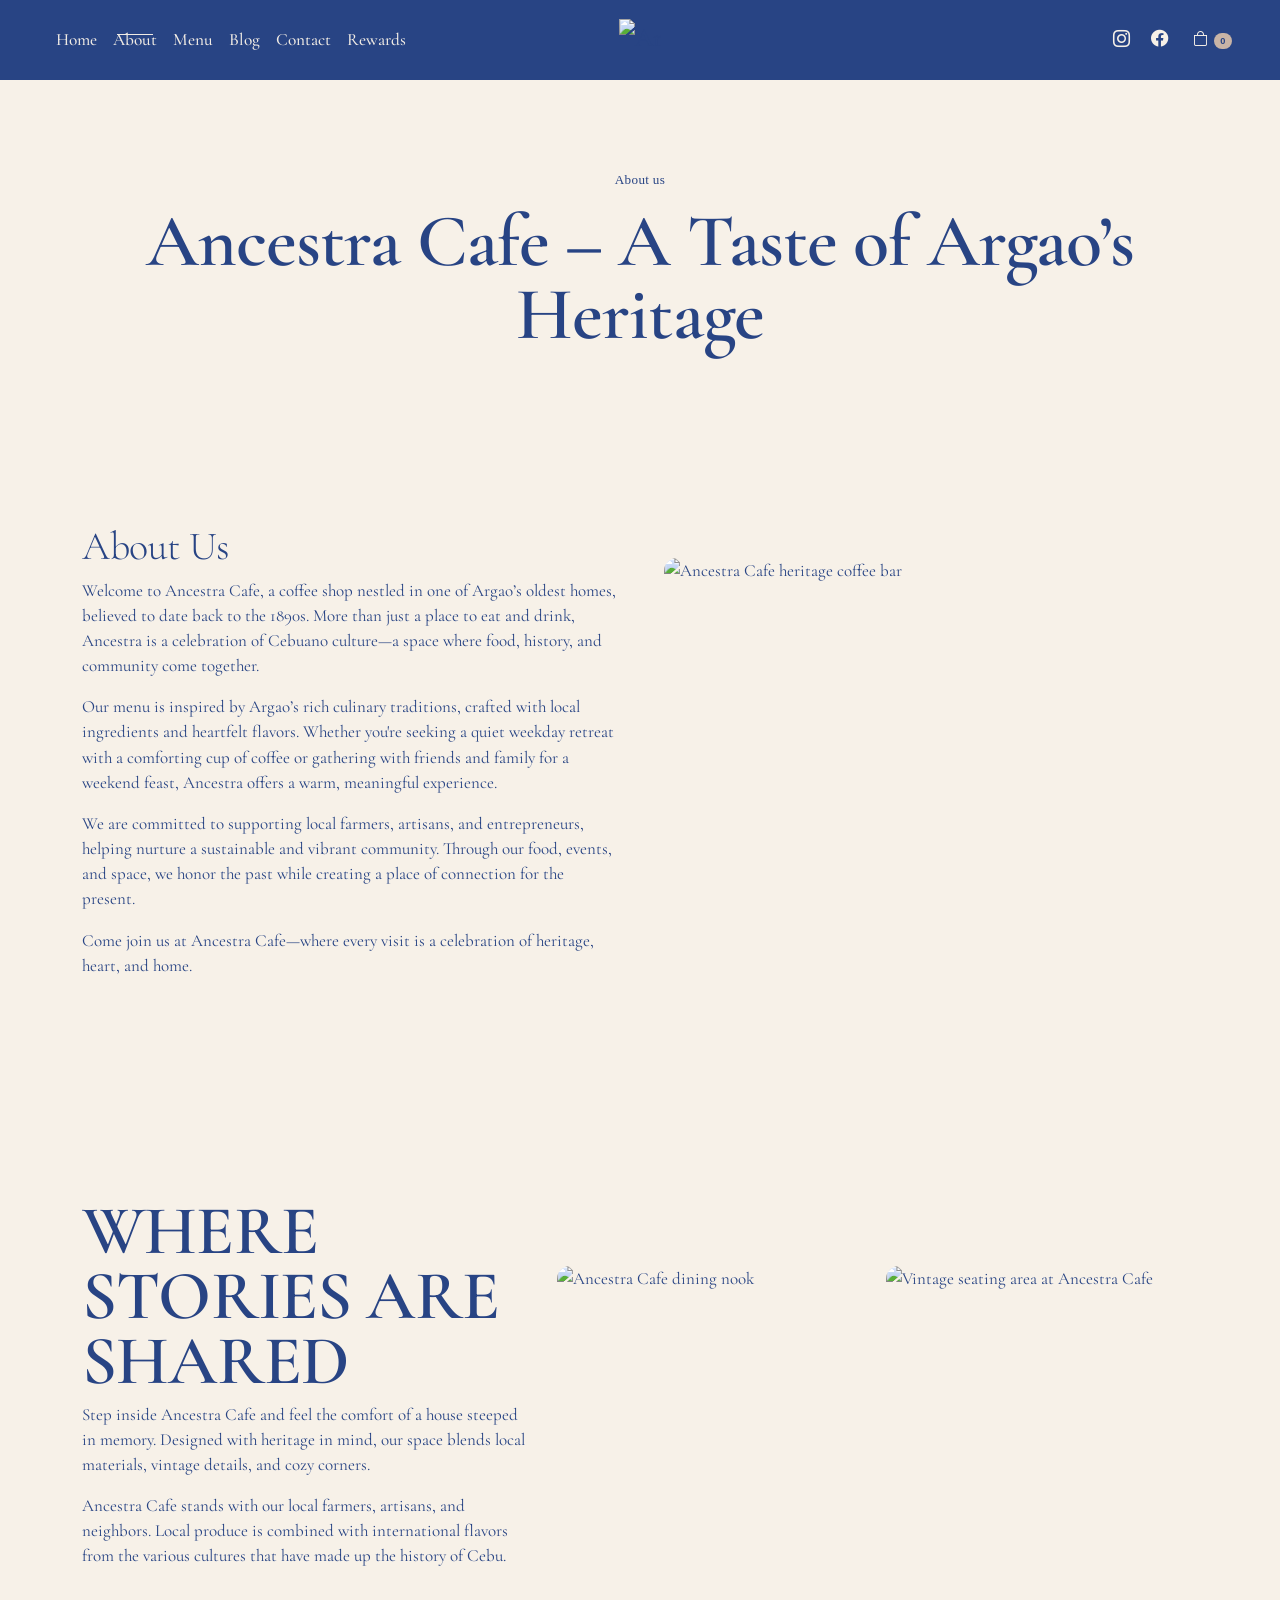
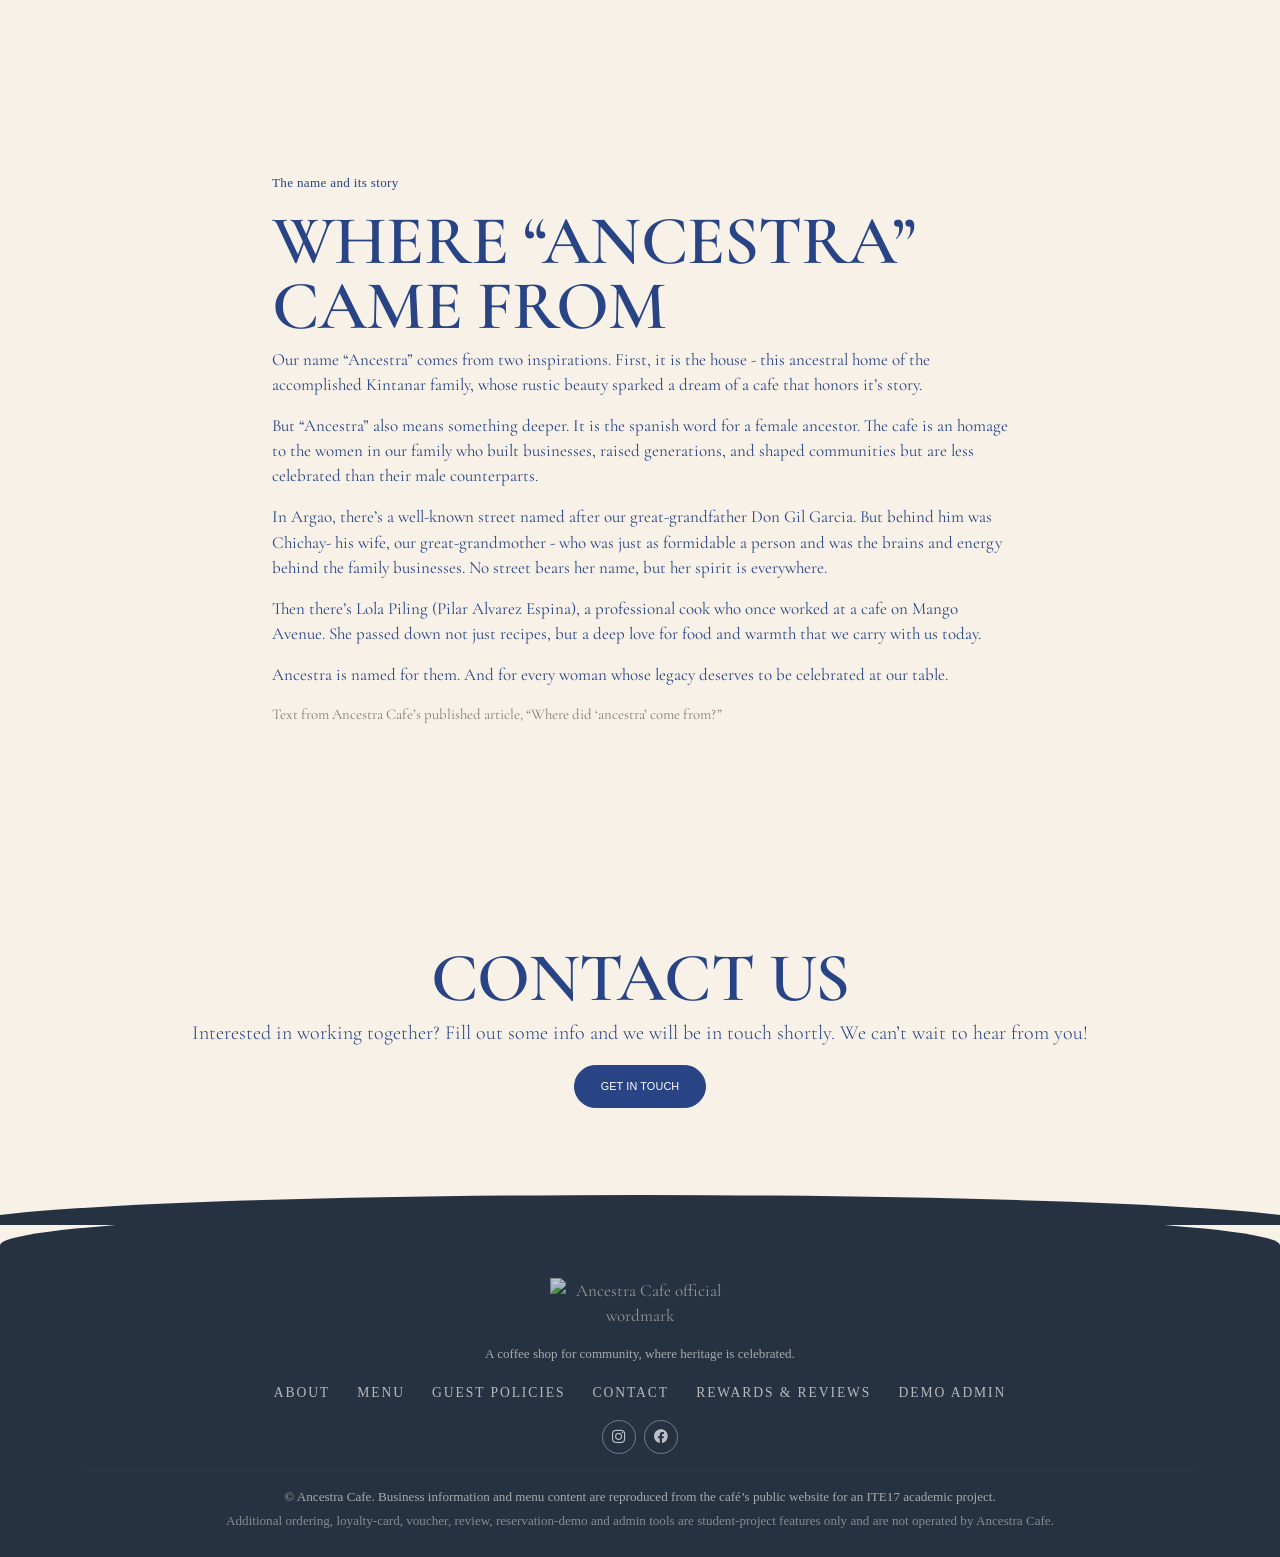
==== ancestra-cafe/about.html @ 24aa7752 "Initial Commit" ====
<!DOCTYPE html><html lang="en"><head><meta charset="UTF-8"><meta name="viewport" content="width=device-width, initial-scale=1"><title>About | Ancestra Cafe</title>
<link href="https://cdn.jsdelivr.net/npm/bootstrap@5.3.3/dist/css/bootstrap.min.css" rel="stylesheet"><link href="https://cdn.jsdelivr.net/npm/bootstrap-icons@1.11.3/font/bootstrap-icons.min.css" rel="stylesheet"><link href="https://fonts.googleapis.com/css2?family=Cormorant+Garamond:wght@500;600;700&family=Jost:wght@400;500;600&display=swap" rel="stylesheet"><link href="css/style.css" rel="stylesheet"></head>
<body data-page="about"><div id="site-header"></div>
<header class="page-hero"><div class="container"><p class="eyebrow">About us</p><h1>Ancestra Cafe – A Taste of Argao’s Heritage</h1></div></header>
<main><section class="section-pad"><div class="container"><div class="row g-5 align-items-center"><div class="col-lg-6"><h2 class="display-6">About Us</h2>
<p>Welcome to Ancestra Cafe, a coffee shop nestled in one of Argao’s oldest homes, believed to date back to the 1890s. More than just a place to eat and drink, Ancestra is a celebration of Cebuano culture—a space where food, history, and community come together.</p>
<p>Our menu is inspired by Argao’s rich culinary traditions, crafted with local ingredients and heartfelt flavors. Whether you're seeking a quiet weekday retreat with a comforting cup of coffee or gathering with friends and family for a weekend feast, Ancestra offers a warm, meaningful experience.</p>
<p>We are committed to supporting local farmers, artisans, and entrepreneurs, helping nurture a sustainable and vibrant community. Through our food, events, and space, we honor the past while creating a place of connection for the present.</p>
<p>Come join us at Ancestra Cafe—where every visit is a celebration of heritage, heart, and home.</p></div>
<div class="col-lg-6"><div class="photo photo-wide"><img class="img-cover" src="https://images.squarespace-cdn.com/content/v1/67a2a8606844a1403f9d8ca4/f10a58ea-e797-4103-8c39-69c6f49172d3/DSCF1081.jpg" alt="Ancestra Cafe heritage coffee bar"></div></div></div></div></section>
<section class="section-pad bg-sky"><div class="container"><div class="row g-4 align-items-center"><div class="col-lg-5"><h2 class="section-title">Where stories are shared</h2><p>Step inside Ancestra Cafe and feel the comfort of a house steeped in memory. Designed with heritage in mind, our space blends local materials, vintage details, and cozy corners.</p><p class="mb-0">Ancestra Cafe stands with our local farmers, artisans, and neighbors. Local produce is combined with international flavors from the various cultures that have made up the history of Cebu.</p></div><div class="col-lg-7"><div class="row g-3"><div class="col-6"><div class="photo photo-wide"><img class="img-cover" src="https://images.squarespace-cdn.com/content/v1/67a2a8606844a1403f9d8ca4/f1a7c862-056a-4633-b0ab-151ec681bb83/DSCF1074.jpg" alt="Ancestra Cafe dining nook"></div></div><div class="col-6"><div class="photo photo-wide"><img class="img-cover" src="https://images.squarespace-cdn.com/content/v1/67a2a8606844a1403f9d8ca4/5d65cc2a-5388-4bb5-a195-317b4a38ca5d/DSCF1579.jpg" alt="Vintage seating area at Ancestra Cafe"></div></div></div></div></div></div></section>
<section class="section-pad"><div class="container"><div class="row justify-content-center"><div class="col-lg-8"><p class="eyebrow">The name and its story</p><h2 class="section-title">Where “Ancestra” came from</h2><p>Our name “Ancestra” comes from two inspirations. First, it is the house - this ancestral home of the accomplished Kintanar family, whose rustic beauty sparked a dream of a cafe that honors it’s story.</p><p>But “Ancestra” also means something deeper. It is the spanish word for a female ancestor. The cafe is an homage to the women in our family who built businesses, raised generations, and shaped communities but are less celebrated than their male counterparts.</p><p>In Argao, there’s a well-known street named after our great-grandfather Don Gil Garcia. But behind him was Chichay- his wife, our great-grandmother - who was just as formidable a person and was the brains and energy behind the family businesses. No street bears her name, but her spirit is everywhere.</p><p>Then there’s Lola Piling (Pilar Alvarez Espina), a professional cook who once worked at a cafe on Mango Avenue. She passed down not just recipes, but a deep love for food and warmth that we carry with us today.</p><p class="mb-0">Ancestra is named for them. And for every woman whose legacy deserves to be celebrated at our table.</p><p class="small text-muted-2 mt-3">Text from Ancestra Cafe’s published article, “Where did ‘ancestra’ come from?”</p></div></div></div></section>
<section class="section-pad bg-paper"><div class="container text-center"><h2 class="section-title">Contact us</h2><p class="lead">Interested in working together? Fill out some info and we will be in touch shortly. We can’t wait to hear from you!</p><a class="btn btn-blue" href="contact.html">Get in touch</a></div></section></main>
<div id="site-footer"></div><script src="https://cdn.jsdelivr.net/npm/bootstrap@5.3.3/dist/js/bootstrap.bundle.min.js"></script><script src="js/main.js"></script><script src="js/cart.js"></script></body></html>
---- ancestra-cafe/css/style.css ----
/* ==========================================================
   Ancestra Cafe – main stylesheet
   Design inspired by ancestracafe.ph (see README for credits)
   ========================================================== */
:root {
  --cream: #f8f1e8;
  --paper: #fffaf3;
  --sky: #b9ccdd;
  --sky-light: #e4edf4;
  --blue: #23477f;
  --blue-dark: #183463;
  --ink: #26334a;
  --muted: #746c63;
  --terracotta: #9c8876;
  --line: #e2d6bf;
  --radius: 14px;
}

html { scroll-behavior: smooth; }
body {
  font-family: "Jost", system-ui, sans-serif;
  background: var(--cream);
  color: var(--ink);
  line-height: 1.7;
}
h1, h2, h3, h4, h5, .display-font {
  font-family: "Cormorant Garamond", Georgia, serif;
  font-weight: 600;
  letter-spacing: .01em;
}
a { color: var(--blue); }
a:hover { color: var(--blue-dark); }
.text-muted-2 { color: var(--muted); }
.eyebrow {
  text-transform: uppercase; letter-spacing: .22em; font-size: .78rem;
  color: var(--terracotta); font-weight: 500;
}
section { scroll-margin-top: 80px; }
.section-pad { padding: 5rem 0; }
.bg-paper { background: var(--paper); }
.bg-sky { background: var(--sky-light); }

/* ---------- Buttons ---------- */
.btn { border-radius: 50rem; padding: .6rem 1.5rem; font-weight: 500; letter-spacing: .04em; }
.btn-blue { background: var(--blue); border-color: var(--blue); color: #fff; }
.btn-blue:hover, .btn-blue:focus { background: var(--blue-dark); border-color: var(--blue-dark); color: #fff; }
.btn-outline-blue { border: 1.5px solid var(--blue); color: var(--blue); background: transparent; }
.btn-outline-blue:hover { background: var(--blue); color: #fff; }
.btn-cream { background: var(--cream); color: var(--ink); border-color: var(--cream); }
.btn-cream:hover { background: #fff; }

/* ---------- Navbar ---------- */
.site-nav { background: rgba(244, 236, 220, .97); backdrop-filter: blur(6px); border-bottom: 1px solid var(--line); }
.site-nav .navbar-brand { display: flex; align-items: center; gap: .6rem; font-family: "Cormorant Garamond", serif; font-size: 1.6rem; font-weight: 700; color: var(--blue-dark); }
.site-nav .navbar-brand img { height: 42px; width: 42px; }
.site-nav .nav-link { color: var(--ink); text-transform: uppercase; letter-spacing: .14em; font-size: .82rem; padding: .6rem .9rem; position: relative; }
.site-nav .nav-link:hover, .site-nav .nav-link.active { color: var(--blue); }
.site-nav .nav-link.active::after { content: ""; position: absolute; left: .9rem; right: .9rem; bottom: .25rem; height: 2px; background: var(--blue); }
.cart-btn { position: relative; }
.cart-badge { position: absolute; top: -6px; right: -6px; font-size: .68rem; background: var(--terracotta); }

/* ---------- Hero ---------- */
.hero {
  min-height: 88vh; display: flex; align-items: center; text-align: center;
  background:
    linear-gradient(rgba(20, 38, 72, .38), rgba(20, 38, 72, .48)),
    url("https://images.squarespace-cdn.com/content/v1/67a2a8606844a1403f9d8ca4/f10a58ea-e797-4103-8c39-69c6f49172d3/DSCF1081.jpg") center / cover no-repeat;
  color: #fff;
}
.hero .welcome { font-size: 1.4rem; letter-spacing: .3em; text-transform: uppercase; font-family: "Jost", sans-serif; }
.hero h1 { font-size: clamp(3.2rem, 9vw, 6.5rem); line-height: 1; margin: .4rem 0 1rem; }
.hero .tagline { font-size: 1.25rem; max-width: 36rem; margin: 0 auto 2rem; }
.page-hero {
  padding: 5rem 0 3.5rem; text-align: center;
  background: linear-gradient(rgba(248, 241, 232, .92), rgba(185, 204, 221, .82)), url("https://images.squarespace-cdn.com/content/v1/67a2a8606844a1403f9d8ca4/5d65cc2a-5388-4bb5-a195-317b4a38ca5d/DSCF1579.jpg") center / cover;
  border-bottom: 1px solid var(--line);
}
.page-hero h1 { font-size: clamp(2.4rem, 6vw, 4rem); }

/* ---------- Images (never stretched) ---------- */
.img-cover { width: 100%; height: 100%; object-fit: cover; display: block; }
.ratio img { object-fit: cover; }
.photo { border-radius: var(--radius); overflow: hidden; box-shadow: 0 10px 30px rgba(59, 42, 29, .12); }
.photo-tall { aspect-ratio: 4 / 5; }
.photo-wide { aspect-ratio: 4 / 3; }
.photo-square { aspect-ratio: 1 / 1; }

/* ---------- Cards ---------- */
.card-soft { background: #fff; border: 1px solid var(--line); border-radius: var(--radius); box-shadow: 0 4px 16px rgba(59, 42, 29, .06); }
.card-soft.hover-lift { transition: transform .2s, box-shadow .2s; }
.card-soft.hover-lift:hover { transform: translateY(-4px); box-shadow: 0 12px 28px rgba(59, 42, 29, .12); }
.feature-icon { width: 58px; height: 58px; border-radius: 50%; background: var(--sky-light); color: var(--blue); display: grid; place-items: center; font-size: 1.5rem; }

/* ---------- Menu ---------- */
.menu-tile { aspect-ratio: 16 / 10; display: grid; place-items: center; font-size: 3.4rem; border-radius: var(--radius) var(--radius) 0 0; }
.tile-coffee { background: linear-gradient(135deg, #d9bf9d, #b58b5e); }
.tile-tea { background: linear-gradient(135deg, #c8e0d0, #8fb9a0); }
.tile-pastry { background: linear-gradient(135deg, #f2d9a8, #e0b26a); }
.tile-brunch { background: linear-gradient(135deg, #f0c9b8, #d98e6c); }
.tile-dessert { background: linear-gradient(135deg, #e9c9dc, #c995b5); }
.price { font-family: "Cormorant Garamond", serif; font-size: 1.5rem; font-weight: 700; color: var(--blue-dark); }
.tag-pill { font-size: .7rem; letter-spacing: .08em; text-transform: uppercase; background: var(--sky-light); color: var(--blue-dark); padding: .15rem .6rem; border-radius: 50rem; }
.fav-btn { border: 0; background: transparent; color: var(--terracotta); font-size: 1.25rem; line-height: 1; }
.filter-pill { border: 1.5px solid var(--line); background: #fff; color: var(--ink); border-radius: 50rem; padding: .35rem 1.1rem; font-size: .9rem; }
.filter-pill.active, .filter-pill:hover { background: var(--blue); border-color: var(--blue); color: #fff; }

/* ---------- Loyalty ---------- */
.loyalty-card { background: linear-gradient(135deg, var(--blue-dark), var(--blue)); color: #fff; border-radius: 20px; padding: 1.75rem; box-shadow: 0 14px 34px rgba(43, 77, 110, .35); }
.stamp-grid { display: grid; grid-template-columns: repeat(5, 1fr); gap: .75rem; }
.stamp { aspect-ratio: 1; border-radius: 50%; border: 2px dashed rgba(255, 255, 255, .6); display: grid; place-items: center; font-size: 1.5rem; color: rgba(255, 255, 255, .6); }
.stamp.filled { background: var(--cream); border: 2px solid var(--cream); color: var(--blue-dark); }
.voucher { display: flex; background: #fff; border: 1px solid var(--line); border-radius: var(--radius); overflow: hidden; }
.voucher-side { background: var(--terracotta); color: #fff; padding: 1rem; display: grid; place-items: center; min-width: 90px; text-align: center; font-family: "Cormorant Garamond", serif; font-size: 1.5rem; font-weight: 700; line-height: 1.1; }
.voucher-body { padding: 1rem 1.25rem; flex: 1; border-left: 2px dashed var(--line); }
.code-chip { font-family: monospace; background: var(--sky-light); padding: .1rem .5rem; border-radius: 6px; font-weight: 700; }

/* ---------- Reviews ---------- */
.stars { color: #e0a526; letter-spacing: .1em; }
.star-input { display: inline-flex; flex-direction: row-reverse; gap: .15rem; }
.star-input input { display: none; }
.star-input label { font-size: 2rem; color: #d3c7b0; cursor: pointer; transition: color .15s; }
.star-input input:checked ~ label, .star-input label:hover, .star-input label:hover ~ label { color: #e0a526; }

/* ---------- Map ---------- */
.map-frame { width: 100%; height: 100%; min-height: 380px; border: 0; border-radius: var(--radius); }

/* ---------- Footer ---------- */
.site-footer { background: var(--blue-dark); color: #dbe9f2; padding: 4rem 0 1.5rem; }
.site-footer a { color: #fff; text-decoration: none; }
.site-footer a:hover { text-decoration: underline; }
.site-footer h5 { color: #fff; }
.social a { display: inline-grid; place-items: center; width: 40px; height: 40px; border-radius: 50%; border: 1px solid rgba(255, 255, 255, .5); margin-right: .4rem; }
.social a:hover { background: #fff; color: var(--blue-dark); }

/* ---------- Centered-logo navigation (desktop) ---------- */
.nav-logo img { height: 48px; width: 48px; }
.nav-social { color: var(--ink); font-size: 1.15rem; padding: 0 .35rem; }
.nav-social:hover { color: var(--blue); }
@media (min-width: 992px) {
  .site-nav .container-fluid { position: relative; }
  .nav-logo { position: absolute; left: 50%; top: 50%; transform: translate(-50%, -50%); }
}
.footer-links a { margin: 0 .6rem; text-transform: uppercase; letter-spacing: .14em; font-size: .8rem; }
.hero-logo { width: 120px; height: 120px; margin-bottom: 1rem; }
.section-title { font-size: clamp(2rem, 4.5vw, 3rem); }

/* ---------- Misc ---------- */
.back-top { position: fixed; right: 1.25rem; bottom: 1.25rem; z-index: 1030; display: none; width: 46px; height: 46px; border-radius: 50%; padding: 0; }
.toast-wrap { position: fixed; top: 80px; right: 1rem; z-index: 2000; }
.cart-line { border-bottom: 1px solid var(--line); padding: .75rem 0; }
.qty-btn { width: 28px; height: 28px; padding: 0; border-radius: 50%; line-height: 1; }
.admin-sidebar .nav-link { color: var(--ink); border-radius: 10px; }
.admin-sidebar .nav-link.active { background: var(--blue); color: #fff; }
.stat-num { font-family: "Cormorant Garamond", serif; font-size: 2.6rem; font-weight: 700; color: var(--blue-dark); line-height: 1; }
.form-control, .form-select { border-radius: 10px; border-color: var(--line); background-color: #fffdf8; }
.form-control:focus, .form-select:focus { border-color: var(--blue); box-shadow: 0 0 0 .2rem rgba(61, 106, 148, .2); }

@media (max-width: 991.98px) {
  .site-nav .nav-link.active::after { display: none; }
  .section-pad { padding: 3.5rem 0; }
}

/* Ancestra identity additions */
.brand-wordmark{display:flex;flex-direction:column;line-height:.86;font-family:Georgia,serif;font-size:1.05rem;letter-spacing:.14em;color:var(--blue-dark);margin-left:.25rem}
.brand-wordmark small{font-family:"Jost",sans-serif;font-size:.56rem;letter-spacing:.32em;text-align:center;margin-top:.35rem}
.footer-brand{font-family:Georgia,serif;letter-spacing:.18em;font-size:1.35rem;color:#fff;margin-bottom:.5rem}
.footer-brand small{display:block;font-family:"Jost",sans-serif;font-size:.65rem;letter-spacing:.35em}
.menu-board{width:100%;height:auto;display:block;border:1px solid #d6c8b7;box-shadow:0 8px 24px rgba(25,45,78,.12);background:#fbf3e8}
.blog-cover{width:100%;height:260px;object-fit:cover}
.policy-list li{margin-bottom:.8rem}
.hero{background-position:center 54%}
.page-hero h1{color:var(--blue-dark)}
.eyebrow{color:var(--blue)}
.btn-blue{background:var(--blue);border-color:var(--blue)}
.voucher-side{background:var(--blue)}

.hero-logo{width:min(420px,78vw);height:auto;max-height:none;object-fit:contain;margin-bottom:1.5rem}
.footer-wordmark{width:min(280px,75vw);height:auto;object-fit:contain}


/* ================================================================
   ANCESTRA REFERENCE MATCH — visual details transcribed from the
   user's screen recording and checked against ancestracafe.ph.
   Bootstrap 5 remains the layout and component framework.
   ================================================================ */
:root {
  --cream: #f7f1e8;
  --paper: #f7f1e8;
  --blue: #284484;
  --blue-dark: #284484;
  --ink: #284484;
  --muted: #77736e;
  --terracotta: #c8b4a6;
  --line: #d9cfc4;
  --sky: #284484;
  --sky-light: #284484;
  --ancestra-footer: #263142;
}
html { scroll-behavior: smooth; scroll-padding-top: 82px; }
body {
  margin: 0;
  background: var(--cream);
  color: var(--blue);
  font-family: "Cormorant Garamond", Georgia, serif;
  font-size: 17px;
  line-height: 1.48;
  overflow-x: hidden;
}
h1,h2,h3,h4,h5,.display-font,.section-title {
  font-family: "Cormorant Garamond", Georgia, serif;
  color: var(--blue);
  font-weight: 600;
  letter-spacing: -.012em;
}
p { color: var(--blue); }
.text-muted-2 { color: #827d77 !important; }
.eyebrow {
  color: var(--blue);
  font-family: Georgia, serif;
  font-size: .82rem;
  font-weight: 400;
  letter-spacing: .025em;
  text-transform: none;
}
.section-pad { padding: clamp(4.2rem, 8vw, 7.4rem) 0; }
.bg-paper,.bg-sky { background: var(--cream) !important; }
.section-title { font-size: clamp(2.7rem, 5.4vw, 5.2rem); line-height: .94; text-transform: uppercase; }
a { color: var(--blue); text-decoration: none; }
a:hover { color: #a58e7e; }

/* Fixed blue masthead. The logo is the café's own supplied lettermark. */
.site-nav {
  position: sticky !important;
  top: 0;
  z-index: 1040;
  height: 80px;
  min-height: 80px;
  padding: 0;
  background: #284484 !important;
  border: 0;
  box-shadow: none;
  backdrop-filter: none;
  transition: height .35s ease, min-height .35s ease, box-shadow .35s ease;
}
.site-nav .container-fluid { height: 80px; min-height: 80px; }
.site-nav .navbar-collapse { height: 100%; }
.site-nav .navbar-nav { align-items: center; height: 100%; }
.site-nav .nav-link {
  position: relative;
  display: flex;
  align-items: center;
  height: 100%;
  padding: 0 .72rem;
  color: #f7f1e8 !important;
  font-family: "Cormorant Garamond", Georgia, serif;
  font-size: 1.08rem;
  font-weight: 500;
  letter-spacing: 0;
  text-transform: none;
  opacity: .97;
  transition: opacity .25s ease;
}
.site-nav .nav-link:hover { opacity: .72; color: #fff !important; }
.site-nav .nav-link.active::after {
  content: "";
  position: absolute;
  left: .72rem;
  right: .72rem;
  bottom: 18px;
  height: 1px;
  background: #f7f1e8;
}
.site-nav .navbar-brand { padding: 0; margin: 0; }
.site-nav .nav-wordmark {
  display: block;
  width: 174px;
  max-height: 48px;
  height: auto;
  object-fit: contain;
}
.site-nav .navbar-toggler { color: #f7f1e8; }
.site-nav .navbar-toggler-icon {
  filter: invert(1);
}
.site-nav .nav-social {
  display: inline-flex;
  align-items: center;
  justify-content: center;
  color: #f7f1e8 !important;
  font-size: 1.08rem;
  padding: 0 .42rem;
  transition: transform .25s ease, opacity .25s ease;
}
.site-nav .nav-social:hover { opacity: .7; transform: translateY(-2px); }
.site-nav .cart-btn {
  border: 0 !important;
  background: transparent !important;
  color: #f7f1e8 !important;
  padding: .25rem .4rem;
  font-size: .95rem;
  box-shadow: none !important;
}
.site-nav .cart-badge {
  background: #c8b4a6 !important;
  color: #284484 !important;
  font-size: .58rem;
}
.site-nav.is-scrolled { height: 72px; min-height: 72px; box-shadow: 0 3px 14px rgba(18,32,61,.13); }
.site-nav.is-scrolled .container-fluid { height: 72px; min-height: 72px; }
.site-nav.is-scrolled .nav-link.active::after { bottom: 14px; }
@media(min-width:992px) {
  .site-nav .container-fluid { position: relative; }
  .site-nav .navbar-brand.nav-logo {
    position: absolute;
    left: 50%;
    top: 50%;
    transform: translate(-50%,-50%);
    z-index: 2;
  }
  .site-nav .navbar-collapse { width: 100%; }
  .site-nav .navbar-nav { margin-right: auto !important; }
  .site-nav .nav-right { margin-left: auto; }
}

/* Hero: full-bleed ancestral-house photograph, dark overlay, staged lettering. */
.hero {
  position: relative;
  isolation: isolate;
  display: flex;
  align-items: center;
  justify-content: center;
  min-height: min(68vh, 700px);
  height: min(68vh, 700px);
  margin: 0;
  padding: 3rem 1rem;
  overflow: hidden;
  background: #263142 !important;
  color: #fff;
  text-align: center;
}
.hero::before {
  content: "";
  position: absolute;
  z-index: -2;
  inset: -2%;
  background-image: url("../images/ancestra-house-hero.jpg");
  background-size: cover;
  background-position: center 48%;
  transform: scale(1.055);
  animation: houseDrift 15s cubic-bezier(.2,.65,.25,1) forwards;
}
.hero::after {
  content: "";
  position: absolute;
  z-index: -1;
  inset: 0;
  background: linear-gradient(180deg, rgba(10,17,29,.16) 0%, rgba(10,17,29,.25) 48%, rgba(10,17,29,.12) 100%);
}
.hero .container { position: relative; z-index: 1; max-width: 1000px; }
.hero .welcome { display: none; }
.hero-title {
  display: flex;
  flex-direction: column;
  align-items: center;
  margin: 0;
  color: #f7f1e8 !important;
  font-family: "Cormorant Garamond", Georgia, serif;
  font-size: clamp(3.8rem, 7.4vw, 8.6rem);
  font-weight: 700;
  line-height: .82;
  letter-spacing: -.045em;
  text-transform: uppercase;
  text-shadow: 0 2px 12px rgba(0,0,0,.12);
}
.hero-title span { display: block; opacity: 0; transform: translateY(26px); filter: blur(4px); }
.hero-cafe-mark {
  margin: .65rem 0 1.05rem;
  color: #f7f1e8;
  font-family: "Jost", Arial, sans-serif;
  font-size: clamp(1.05rem, 2vw, 1.8rem);
  font-weight: 600;
  letter-spacing: .09em;
  opacity: 0;
  transform: translateY(18px);
}
.hero-cafe-mark span { font-size: .9em; padding: 0 .22em; }
.hero .tagline {
  max-width: 35rem;
  margin: 0 auto 2.1rem;
  color: #f7f1e8;
  font-family: "Cormorant Garamond", Georgia, serif;
  font-size: clamp(1.15rem, 1.65vw, 1.65rem);
  font-weight: 500;
  line-height: 1.25;
  opacity: 0;
  transform: translateY(18px);
}
.hero-cta {
  display: inline-block;
  color: #fff;
  font-family: Arial, sans-serif;
  font-size: .72rem;
  font-weight: 400;
  letter-spacing: .015em;
  text-transform: uppercase;
  text-decoration: none;
  padding: .45rem .8rem;
  opacity: 0;
  transform: translateY(12px);
  transition: opacity .3s ease, letter-spacing .3s ease;
}
.hero-cta:hover { color: #fff; letter-spacing: .11em; }
.hero-ready .hero-title span:first-child { animation: heroTextIn .82s .18s cubic-bezier(.2,.65,.25,1) forwards; }
.hero-ready .hero-title span:last-child { animation: heroTextIn .82s .36s cubic-bezier(.2,.65,.25,1) forwards; }
.hero-ready .hero-cafe-mark { animation: heroTextIn .7s .53s cubic-bezier(.2,.65,.25,1) forwards; }
.hero-ready .tagline { animation: heroTextIn .7s .68s cubic-bezier(.2,.65,.25,1) forwards; }
.hero-ready .hero-cta { animation: heroTextIn .65s .88s cubic-bezier(.2,.65,.25,1) forwards; }
@keyframes heroTextIn {
  0% { opacity: 0; transform: translateY(26px); filter: blur(4px); }
  100% { opacity: 1; transform: translateY(0); filter: blur(0); }
}
@keyframes houseDrift {
  0% { transform: scale(1.055); }
  100% { transform: scale(1.005); }
}

/* First editorial story: 3 staggered portrait images beside the copy. */
#story { background: var(--cream); }
#story .row { align-items: center; }
#story .section-title { display: none; }
#story .eyebrow { display: none; }
#story p { max-width: 560px; font-size: clamp(1rem, 1.35vw, 1.28rem); line-height: 1.38; }
#story .btn { margin-top: 1.1rem; }
.story-photo-row {
  display: grid;
  grid-template-columns: repeat(3,minmax(0,1fr));
  align-items: start;
  gap: .55rem;
  padding-left: .6rem;
}
.story-photo {
  height: clamp(190px, 24vw, 370px);
  overflow: hidden;
  border-radius: 0 0 15px 15px;
}
.story-photo-b { margin-top: 2.4rem; }
.story-photo img { width: 100%; height: 100%; object-fit: cover; display: block; transition: transform 1.2s cubic-bezier(.2,.65,.25,1); }
.story-photo:hover img { transform: scale(1.055); }

/* Full-bleed photographed menu stage. Menu artwork is the original artwork. */
.menu-showcase {
  position: relative;
  isolation: isolate;
  min-height: min(78vh, 780px);
  display: flex;
  align-items: center;
  padding: clamp(3.4rem,6vw,5.5rem) 0;
  overflow: hidden;
  background: #201e1a;
}
.menu-showcase-bg {
  position: absolute;
  z-index: -2;
  inset: 0;
  background-image: url("https://images.squarespace-cdn.com/content/v1/67a2a8606844a1403f9d8ca4/af0b5e93-059e-4502-9408-1e55246575d7/DSCF1082.jpg");
  background-position: center;
  background-size: cover;
  transform: scale(1.02);
}
.menu-showcase::after {
  content: "";
  position: absolute;
  z-index: -1;
  inset: 0;
  background: rgba(18,22,28,.36);
}
.menu-heading-col { align-self: stretch; display: flex; flex-direction: column; justify-content: flex-start; padding-top: 1rem; }
.menu-heading {
  margin: 0;
  color: #fff !important;
  font-family: Arial, sans-serif;
  font-size: clamp(2.1rem,3.6vw,4.5rem);
  font-weight: 700;
  letter-spacing: -.04em;
  line-height: 1;
}
.menu-heading-rule { width: min(100%, 235px); height: 1px; background: rgba(255,255,255,.8); margin-top: 1.2rem; }
.menu-board-link { display: block; max-width: 100%; }
.menu-showcase .menu-board {
  display: block;
  width: 100%;
  height: auto;
  max-height: 690px;
  object-fit: contain;
  border: 0;
  border-radius: 0;
  box-shadow: 0 8px 25px rgba(0,0,0,.24);
  background: transparent;
  transition: transform .8s cubic-bezier(.2,.65,.25,1), filter .5s ease;
}
.menu-showcase .menu-board-link:hover .menu-board { transform: translateY(-7px); filter: brightness(1.025); }
.menu-highlights { background: var(--cream); }

/* "Where stories are shared": text left, image triptych right. */
#space { background: var(--cream); }
#space .row { align-items: center; }
#space .section-title { font-size: clamp(2.6rem,5.4vw,5.1rem); line-height: .88; text-transform: uppercase; }
#space p { font-size: clamp(1rem,1.3vw,1.2rem); line-height: 1.38; }
#space .photo { border-radius: 13px; box-shadow: none; }
#space .photo-square { aspect-ratio: 3 / 4; }
#space .photo img { transition: transform 1.2s cubic-bezier(.2,.65,.25,1); }
#space .photo:hover img { transform: scale(1.045); }

/* Navy location section with a soft, shallow curved top edge. */
.home-location {
  position: relative;
  z-index: 1;
  margin-top: 0;
  padding: clamp(5.2rem,8vw,8rem) 0 clamp(4.2rem,7vw,6rem);
  background: #284484;
  color: #f7f1e8;
}
.home-location::before {
  content: "";
  position: absolute;
  z-index: -1;
  top: -38px;
  left: -5%;
  width: 110%;
  height: 70px;
  background: #284484;
  border-radius: 50% 50% 0 0 / 55% 55% 0 0;
}
.home-location .location-eyebrow {
  color: #d7c7b8;
  font-family: Arial, sans-serif;
  font-size: .7rem;
  letter-spacing: .12em;
  margin-bottom: .8rem;
}
.home-location h2 {
  color: #fff !important;
  font-family: Arial, sans-serif;
  font-size: clamp(1.15rem,2vw,1.75rem);
  font-weight: 700;
  line-height: 1.08;
  letter-spacing: -.02em;
  text-transform: uppercase;
  margin-bottom: 1.2rem;
}
.home-location p { color: #f7f1e8; font-size: 1.05rem; line-height: 1.4; max-width: 420px; }
.location-link {
  display: inline-block;
  margin-top: 1rem;
  color: #fff;
  border-bottom: 1px solid rgba(255,255,255,.7);
  padding-bottom: .35rem;
  font-family: Arial,sans-serif;
  font-size: .68rem;
  letter-spacing: .1em;
}
.location-link:hover { color: #d9c7b7; }
.home-map-wrap {
  overflow: hidden;
  width: 100%;
  aspect-ratio: 16/9;
  background: #e6e4df;
}
.home-map-wrap iframe { display: block; width: 100%; height: 100%; min-height: 290px; border: 0; }

/* The original footer is charcoal, with centered wordmark and quiet links. */
.site-footer {
  position: relative;
  margin-top: 0;
  padding: 4.2rem 0 1.7rem;
  background: var(--ancestra-footer) !important;
  color: #bdb8b1;
  border: 0;
  border-radius: 50% 50% 0 0 / 2.2rem 2.2rem 0 0;
}
.site-footer::before {
  content: "";
  position: absolute;
  top: -15px;
  left: -3%;
  width: 106%;
  height: 30px;
  background: var(--ancestra-footer);
  border-radius: 50% 50% 0 0 / 100% 100% 0 0;
}
.site-footer .footer-wordmark {
  display: block;
  width: 180px;
  max-height: 58px;
  object-fit: contain;
  margin: 0 auto 1.2rem;
  opacity: .75;
}
.site-footer .footer-brand { display: none; }
.site-footer p { color: #a9a9a9; font-family: Georgia,serif; font-size: .82rem; }
.site-footer a { color: #b9b9bd; font-family: Georgia,serif; text-decoration: none; font-size: .85rem; }
.site-footer a:hover { color: #fff; text-decoration: none; }
.site-footer .social a {
  width: 34px; height: 34px;
  border-radius: 50%;
  border: 1px solid rgba(255,255,255,.35);
  color: #bfc1c8;
  margin: 0 .25rem;
}
.site-footer hr { border-color: rgba(255,255,255,.16) !important; }

/* Shared page styling: preserve original content and keep added tools in this visual language. */
.page-hero {
  padding: clamp(3.8rem,7vw,6rem) 0 3.8rem;
  background: var(--cream) !important;
  border: 0;
  text-align: center;
}
.page-hero h1 { color: var(--blue); font-size: clamp(2.8rem,5.8vw,5rem); line-height: .98; }
.page-hero .lead { color: var(--blue); font-family: "Cormorant Garamond",Georgia,serif; font-size: 1.2rem; }
.photo { border-radius: 13px; box-shadow: none; overflow: hidden; }
.card-soft { background: #fbf8f2; border: 1px solid #e0d6ca; border-radius: 10px; box-shadow: none; }
.card-soft.hover-lift { transition: transform .45s ease, border-color .45s ease; }
.card-soft.hover-lift:hover { transform: translateY(-4px); border-color: #284484; box-shadow: none; }
.btn { border-radius: 50rem; font-family: Arial,sans-serif; font-size: .68rem; font-weight: 500; letter-spacing: .01em; text-transform: uppercase; padding: .78rem 1.6rem; }
.btn-blue { background: #284484; border-color: #284484; color: #fff; }
.btn-blue:hover,.btn-blue:focus { background: #1e376d; border-color: #1e376d; color: #fff; }
.btn-outline-blue { background: #284484; border: 1px solid #284484; color: #fff; }
.btn-outline-blue:hover { background: #1e376d; border-color: #1e376d; color: #fff; }
.btn-cream { background: #f7f1e8; color: #284484; border-color: #f7f1e8; }
.form-control,.form-select { border-radius: 4px; border-color: #d7cbbd; background: #fffdf9; color: #284484; }
.form-control:focus,.form-select:focus { border-color: #284484; box-shadow: 0 0 0 .18rem rgba(40,68,132,.15); }
.form-label { color: #284484; font-family: Georgia,serif; font-size: .88rem; }
.feature-icon { border-radius: 50%; background: #e7e0d6; color: #284484; }
.menu-tile { border-radius: 8px 8px 0 0; }
.tag-pill,.filter-pill { border-radius: 50rem; }
.filter-pill.active,.filter-pill:hover { background: #284484; border-color: #284484; }
.loyalty-card { border-radius: 12px; background: #284484; box-shadow: none; }
.voucher { border-radius: 8px; background: #fbf8f2; }
.voucher-side { background: #284484; }
.code-chip { border-radius: 3px; }
.map-frame { border-radius: 8px; }
.admin-sidebar .nav-link { border-radius: 4px; }
.admin-sidebar .nav-link.active { background: #284484; color: #fff; }
.stat-num { color: #284484; }
.modal-content { border-radius: 10px; }

/* Scroll reveals and page changes: subtle, short, and sequential like the reference. */
.ancestra-reveal { opacity: 1; transform: none; }
.motion-ready .ancestra-reveal {
  opacity: 0;
  transform: translate3d(0,26px,0);
  transition: opacity .85s cubic-bezier(.2,.65,.25,1), transform .95s cubic-bezier(.2,.65,.25,1);
  transition-delay: var(--reveal-delay, 0ms);
}
.motion-ready .ancestra-reveal.is-visible { opacity: 1; transform: translate3d(0,0,0); }
.motion-ready #story .col-lg-6:first-child.ancestra-reveal,
.motion-ready #space .col-lg-5.ancestra-reveal { transform: translate3d(-28px,0,0); }
.motion-ready #story .col-lg-6:first-child.ancestra-reveal.is-visible,
.motion-ready #space .col-lg-5.ancestra-reveal.is-visible { transform: translate3d(0,0,0); }
body::after {
  content: "";
  position: fixed;
  z-index: 3000;
  inset: 0;
  pointer-events: none;
  background: var(--cream);
  opacity: 1;
  transition: opacity .48s ease;
}
body.page-loaded::after { opacity: 0; }
body.page-leaving::after { opacity: 1; transition-duration: .22s; }
@media(prefers-reduced-motion: reduce) {
  html { scroll-behavior: auto; }
  *,*::before,*::after { animation-duration: .01ms !important; animation-iteration-count: 1 !important; transition-duration: .01ms !important; }
  .motion-ready .ancestra-reveal { opacity: 1; transform: none; }
}
@media(max-width:991.98px) {
  .site-nav,.site-nav .container-fluid,.site-nav.is-scrolled,.site-nav.is-scrolled .container-fluid { height: 72px; min-height: 72px; }
  .site-nav .navbar-brand.nav-logo { position: static; transform: none; }
  .site-nav .nav-wordmark { width: 145px; max-height: 42px; }
  .site-nav .navbar-collapse { height: auto; padding: .6rem 1rem 1rem; background: #284484; }
  .site-nav .navbar-nav { align-items: flex-start; height: auto; }
  .site-nav .nav-link { height: 40px; padding: .35rem .4rem; }
  .site-nav .nav-link.active::after { display: none; }
  .site-nav .nav-right { padding: .4rem; }
  .hero { height: 68vh; min-height: 480px; }
  .menu-showcase { min-height: 0; }
  .menu-heading-col { margin-bottom: .6rem; }
  .menu-showcase .menu-board { max-height: 580px; }
  #space .row { row-gap: 2rem; }
  .home-location { padding-top: 5.5rem; }
}
@media(max-width:575.98px) {
  body { font-size: 16px; }
  .hero { min-height: 520px; height: 74vh; padding: 2rem .8rem; }
  .hero-title { font-size: clamp(3.15rem,13vw,5.1rem); }
  .hero .tagline { font-size: 1.12rem; }
  .story-photo-row { gap: .35rem; padding-left: 0; }
  .story-photo { height: 190px; border-radius: 0 0 10px 10px; }
  .story-photo-b { margin-top: 1.4rem; }
  #story .row { row-gap: 2.5rem; }
  .menu-showcase { padding: 2.8rem 0 3.5rem; }
  .menu-heading-col { padding-left: 1.1rem; }
  .menu-showcase .menu-board { max-height: 430px; }
  #space .section-title { font-size: 2.8rem; }
  .home-location { padding: 4.5rem 0 3.5rem; }
  .home-location::before { top: -24px; height: 42px; }
  .home-map-wrap { aspect-ratio: 4/3; }
  .home-map-wrap iframe { min-height: 260px; }
  .site-footer { padding-top: 3.4rem; }
}

/* First homepage heading as it appears in the recording. */
#story .eyebrow { display: none; }
#story .section-title {
  display: block;
  position: relative;
  width: fit-content;
  max-width: 100%;
  margin: 0 0 1.8rem;
  padding-bottom: .28rem;
  font-size: clamp(3.1rem,5.6vw,5.3rem);
  line-height: .82;
  text-transform: uppercase;
}
#story .section-title::after {
  content: "";
  display: block;
  width: 62%;
  height: 9px;
  margin: .35rem 0 0 .15rem;
  border-top: 2px solid #c8b4a6;
  border-bottom: 1px solid rgba(200,180,166,.65);
  transform: skewX(-24deg);
}

/* ---------- Refinement pass: motion, accessibility and helpful feedback ---------- */
:root { --ease-ancestra: cubic-bezier(.2,.65,.25,1); }
html { scroll-padding-top: 88px; }
::selection { background: #c8b4a6; color: #183463; }
:focus-visible { outline: 2px solid #b99c84 !important; outline-offset: 4px; }
.skip-link {
  position: fixed; z-index: 5000; top: .75rem; left: .75rem;
  padding: .7rem 1rem; border-radius: 4px; background: #f7f1e8; color: #284484;
  font: 600 .85rem Arial,sans-serif; transform: translateY(-160%); transition: transform .2s ease;
}
.skip-link:focus { transform: translateY(0); }
.reading-progress { position: fixed; z-index: 1100; top: 0; left: 0; width: 100%; height: 2px; pointer-events: none; }
.reading-progress span { display: block; width: 100%; height: 100%; background: #c8b4a6; transform: scaleX(0); transform-origin: left center; will-change: transform; }
.site-nav .nav-link::before {
  content: ""; position: absolute; left: .72rem; right: .72rem; bottom: 18px; height: 1px;
  background: rgba(247,241,232,.65); transform: scaleX(0); transform-origin: left;
  transition: transform .32s var(--ease-ancestra);
}
.site-nav .nav-link:hover::before { transform: scaleX(1); }
.site-nav .nav-link.active::before { display: none; }
.site-nav .nav-link.active::after { transition: width .3s ease; }
.site-nav .nav-social, .site-nav .cart-btn { transition: transform .25s var(--ease-ancestra), opacity .25s ease; }
.site-nav .cart-btn:hover { transform: translateY(-2px); }
.btn { transition: transform .25s var(--ease-ancestra), box-shadow .25s ease, background-color .25s ease; }
.btn:hover { transform: translateY(-2px); }
.btn:active { transform: translateY(0) scale(.98); }
.photo, .story-photo, .menu-board-link { cursor: zoom-in; }
.photo img, .story-photo img { transition: transform 1s var(--ease-ancestra), filter .5s ease; }
.photo:hover img, .story-photo:hover img { transform: scale(1.045); filter: saturate(1.04); }
.card-soft { transition: transform .35s var(--ease-ancestra), border-color .35s ease, box-shadow .35s ease; }
.card-soft.hover-lift:hover { transform: translateY(-5px); box-shadow: 0 12px 28px rgba(24,52,99,.08); }
.form-control, .form-select { transition: border-color .2s ease, box-shadow .2s ease, background-color .2s ease; }
.form-control:focus, .form-select:focus { background-color: #fff; }
.filter-pill, .tag-pill { transition: color .2s ease, background-color .2s ease, border-color .2s ease, transform .2s ease; }
.filter-pill:hover { transform: translateY(-1px); }
.back-top { box-shadow: 0 5px 18px rgba(24,52,99,.2); transition: opacity .25s ease, transform .25s ease; }
.back-top:hover { transform: translateY(-4px); }
.search-shortcut { display: inline-grid; place-items: center; min-width: 1.25rem; height: 1.25rem; margin-left: .35rem; padding: 0 .25rem; border: 1px solid #d7cbbd; border-radius: 3px; color: #746c63; font: .7rem/1 monospace; vertical-align: 1px; }
.photo-viewer {
  position: fixed; inset: 0; width: min(94vw, 1200px); max-width: none; max-height: 92vh;
  padding: 1.25rem; border: 1px solid rgba(247,241,232,.2); border-radius: 8px;
  background: #182b50; color: #f7f1e8; box-shadow: 0 24px 80px rgba(0,0,0,.38); overflow: auto;
}
.photo-viewer::backdrop { background: rgba(12,22,42,.84); backdrop-filter: blur(5px); }
.photo-viewer[open] { animation: viewerIn .28s var(--ease-ancestra) both; }
.photo-viewer figure { margin: 0; display: grid; justify-items: center; gap: .8rem; }
.photo-viewer img { display: block; max-width: 100%; max-height: calc(92vh - 100px); object-fit: contain; }
.photo-viewer figcaption { color: rgba(247,241,232,.8); font: .8rem/1.4 Arial,sans-serif; text-align: center; }
.photo-viewer-close {
  position: sticky; top: 0; float: right; z-index: 1; width: 38px; height: 38px; margin: -.5rem -.5rem .25rem .5rem;
  border: 1px solid rgba(247,241,232,.45); border-radius: 50%; background: #284484; color: #fff;
  font: 1.7rem/1 Arial,sans-serif; cursor: pointer;
}
@keyframes viewerIn { from { opacity: 0; transform: translateY(10px) scale(.985); } to { opacity: 1; transform: none; } }
@media (hover: none) { .photo:hover img, .story-photo:hover img { transform: none; } }
@media (max-width: 991.98px) {
  .site-nav .nav-link::before { display: none; }
  .site-nav .navbar-collapse { box-shadow: 0 12px 18px rgba(18,32,61,.12); }
  .site-nav .nav-link { transition: background-color .2s ease, padding-left .2s ease; }
  .site-nav .nav-link:hover { padding-left: .75rem; opacity: 1; }
}
@media (prefers-reduced-motion: reduce) {
  .photo-viewer[open] { animation: none; }
  .reading-progress span { will-change: auto; }
}


/* Quiet refinement: fewer moving parts, more space for the photography. */
.motion-ready .ancestra-reveal { transform: translate3d(0,14px,0); transition-duration: .65s; }
.motion-ready #story.ancestra-reveal, .motion-ready #space.ancestra-reveal { transform: translate3d(0,14px,0); }
.site-nav .nav-link::before { display: none !important; }
.btn:hover { transform: none; box-shadow: 0 4px 12px rgba(24,52,99,.10); }
.photo:hover img, .story-photo:hover img { transform: scale(1.02); filter: none; }
@media (prefers-reduced-motion: reduce) { .motion-ready .ancestra-reveal { opacity: 1; transform: none; } }


/* Interactive polish: tactile, quiet, and consistent with Ancestra's palette. */
.craving-finder { padding: 4.2rem 0 4.6rem; background: #eee6da; }
.craving-intro { text-align: center; margin: 0 auto 1.8rem; }
.craving-intro .eyebrow { margin-bottom: .35rem; }
.craving-intro h2 { color: var(--blue-dark); font-size: clamp(2rem,4vw,3.1rem); margin: 0; }
.craving-options { display: grid; grid-template-columns: repeat(3,minmax(0,1fr)); gap: 1rem; max-width: 980px; margin: 0 auto; }
.craving-option { min-height: 112px; display: flex; align-items: center; gap: 1rem; position: relative; padding: 1.2rem 1.35rem; color: var(--blue-dark); text-decoration: none; background: rgba(255,250,243,.72); border: 1px solid rgba(35,71,127,.13); border-radius: 5px; transition: transform .32s cubic-bezier(.2,.65,.25,1), background .32s ease, box-shadow .32s ease, border-color .32s ease; overflow: hidden; }
.craving-option::after { content: ""; position: absolute; left: 0; bottom: 0; width: 100%; height: 3px; background: #b9a28e; transform: scaleX(0); transform-origin: left; transition: transform .35s ease; }
.craving-option:hover, .craving-option:focus-visible { color: var(--blue-dark); background: #fffaf3; border-color: rgba(35,71,127,.3); transform: translateY(-5px); box-shadow: 0 14px 30px rgba(24,52,99,.10); }
.craving-option:hover::after, .craving-option:focus-visible::after { transform: scaleX(1); }
.craving-icon { width: 48px; height: 48px; flex: 0 0 48px; display: grid; place-items: center; border-radius: 50%; background: #e7dfd2; color: var(--blue); font-size: 1.35rem; transition: transform .35s ease, background .35s ease; }
.craving-option:hover .craving-icon { transform: rotate(-8deg) scale(1.08); background: #dce5ef; }
.craving-name { font-family: "Cormorant Garamond", Georgia, serif; font-size: 1.45rem; line-height: 1.1; font-weight: 600; }
.craving-arrow { margin-left: auto; align-self: flex-start; opacity: .55; transform: translate(-3px,3px); transition: opacity .25s ease, transform .25s ease; }
.craving-option:hover .craving-arrow { opacity: 1; transform: translate(0,0); }
/* Bring back clear, restrained hover feedback that the quiet pass had suppressed. */
.site-nav .nav-link { transition: color .25s ease; }
.site-nav .nav-link::before { display: block !important; content: ""; position: absolute; left: .9rem; right: .9rem; bottom: 13px; height: 1px; background: currentColor; transform: scaleX(0); transform-origin: left; transition: transform .28s ease; }
.site-nav .nav-link:hover::before { transform: scaleX(1); }
.site-nav .nav-link.active::before { display: none !important; }
.hero-cta { display: inline-flex; align-items: center; gap: .55rem; transition: letter-spacing .25s ease, background-color .25s ease, color .25s ease; }
.hero-cta::after { content: "\2192"; display: inline-block; transition: transform .25s ease; }
.hero-cta:hover { letter-spacing: .16em; }
.hero-cta:hover::after { transform: translateX(5px); }
.menu-board, .img-cover { transition: transform .55s cubic-bezier(.2,.65,.25,1), filter .4s ease, box-shadow .4s ease; }
.menu-board-link:hover .menu-board, a:has(> img.menu-board):hover .menu-board { transform: translateY(-5px) scale(1.012); filter: drop-shadow(0 12px 16px rgba(15,28,50,.22)); }
.fav-btn { transition: transform .2s ease, color .2s ease, background .2s ease; }
.fav-btn:hover { transform: scale(1.16); color: #a94d56; }
.fav-btn[aria-pressed="true"] { animation: heartPop .28s ease; }
@keyframes heartPop { 50% { transform: scale(1.3); } }
@media (max-width: 767.98px) { .craving-options { grid-template-columns: 1fr; gap: .65rem; } .craving-option { min-height: 78px; padding: .85rem 1rem; } .craving-finder { padding: 3.2rem 0; } }
@media (prefers-reduced-motion: reduce) { .craving-option, .craving-option::after, .craving-icon, .craving-arrow, .hero-cta, .hero-cta::after, .menu-board, .img-cover, .fav-btn { transition: none !important; animation: none !important; } }
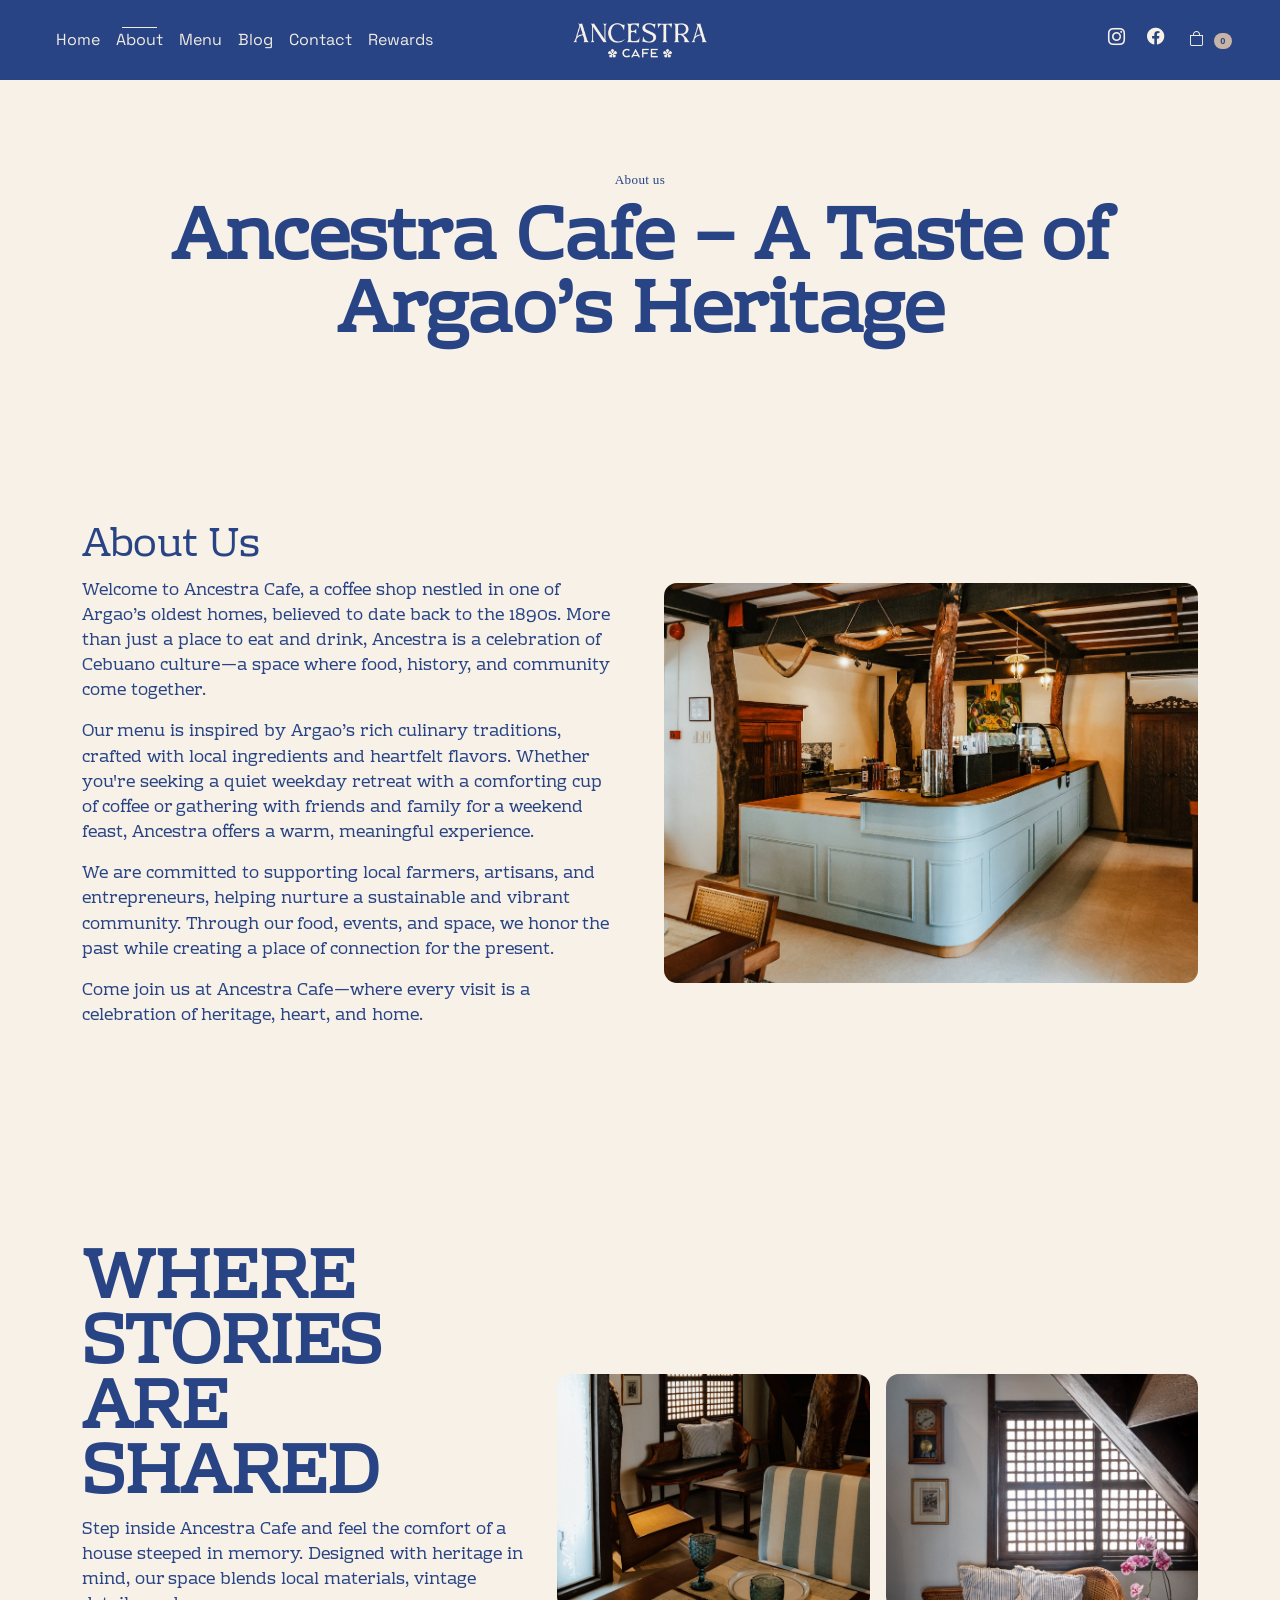
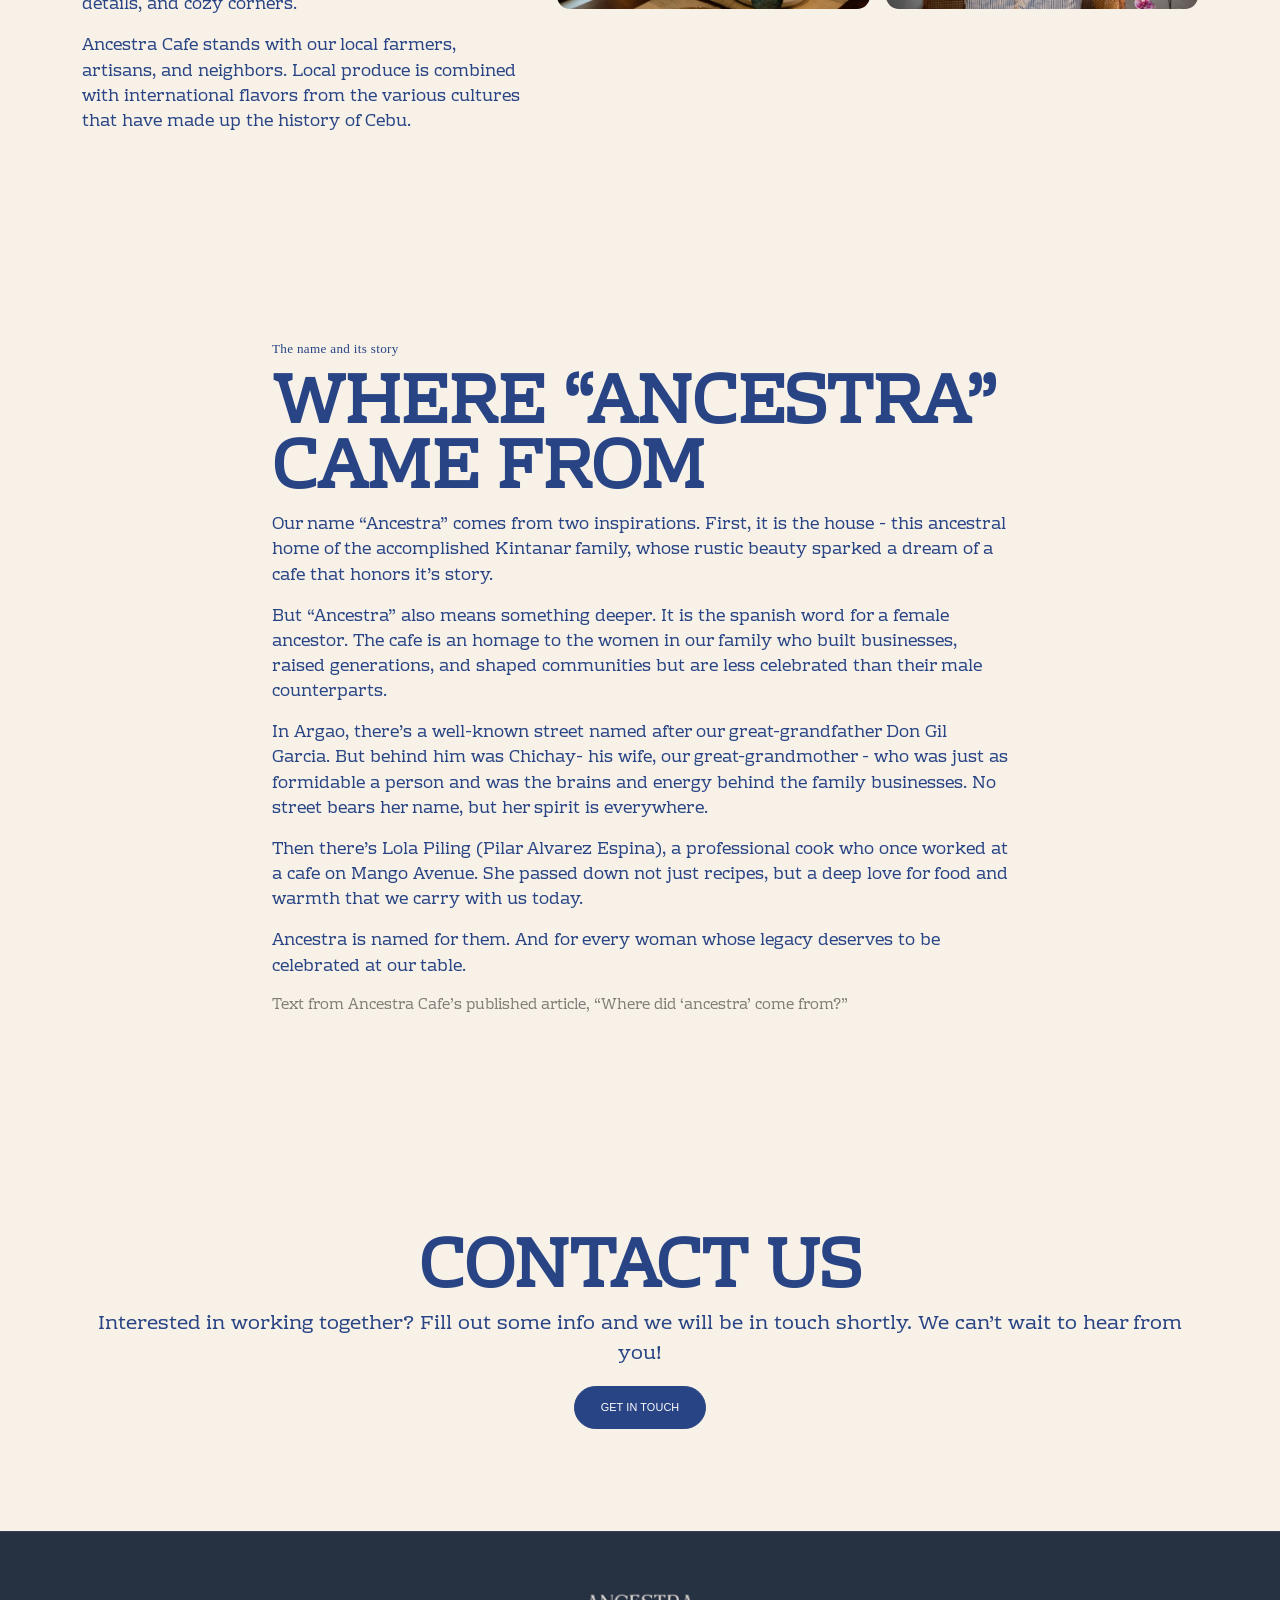
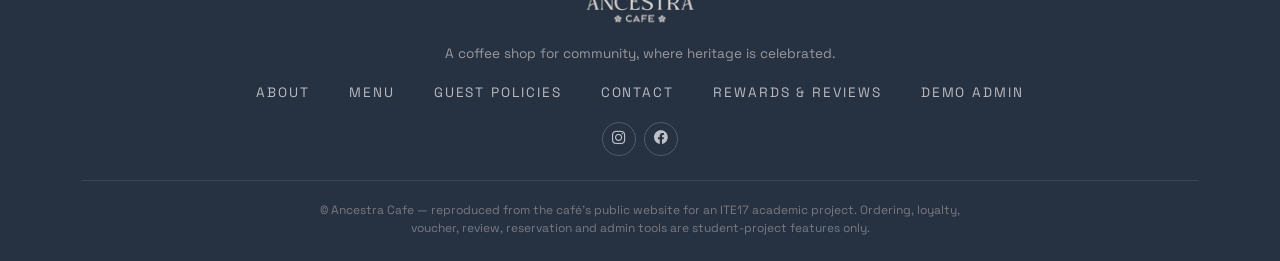
==== commit 60f203c0: "Hello world" ====
--- a/ancestra-cafe/about.html
+++ b/ancestra-cafe/about.html
@@ -1,5 +1,5 @@
 <!DOCTYPE html><html lang="en"><head><meta charset="UTF-8"><meta name="viewport" content="width=device-width, initial-scale=1"><title>About | Ancestra Cafe</title>
-<link href="https://cdn.jsdelivr.net/npm/bootstrap@5.3.3/dist/css/bootstrap.min.css" rel="stylesheet"><link href="https://cdn.jsdelivr.net/npm/bootstrap-icons@1.11.3/font/bootstrap-icons.min.css" rel="stylesheet"><link href="https://fonts.googleapis.com/css2?family=Cormorant+Garamond:wght@500;600;700&family=Jost:wght@400;500;600&display=swap" rel="stylesheet"><link href="css/style.css" rel="stylesheet"></head>
+<link href="https://cdn.jsdelivr.net/npm/bootstrap@5.3.3/dist/css/bootstrap.min.css" rel="stylesheet"><link href="https://cdn.jsdelivr.net/npm/bootstrap-icons@1.11.3/font/bootstrap-icons.min.css" rel="stylesheet"><link href="https://fonts.googleapis.com/css2?family=Space+Grotesk:wght@400;500;600;700&family=Unbounded:wght@400;500;600;700;900&family=Rhodium+Libre:wght@400&display=swap" rel="stylesheet"><link href="css/style.css" rel="stylesheet"></head>
 <body data-page="about"><div id="site-header"></div>
 <header class="page-hero"><div class="container"><p class="eyebrow">About us</p><h1>Ancestra Cafe – A Taste of Argao’s Heritage</h1></div></header>
 <main><section class="section-pad"><div class="container"><div class="row g-5 align-items-center"><div class="col-lg-6"><h2 class="display-6">About Us</h2>
@@ -7,8 +7,8 @@
 <p>Our menu is inspired by Argao’s rich culinary traditions, crafted with local ingredients and heartfelt flavors. Whether you're seeking a quiet weekday retreat with a comforting cup of coffee or gathering with friends and family for a weekend feast, Ancestra offers a warm, meaningful experience.</p>
 <p>We are committed to supporting local farmers, artisans, and entrepreneurs, helping nurture a sustainable and vibrant community. Through our food, events, and space, we honor the past while creating a place of connection for the present.</p>
 <p>Come join us at Ancestra Cafe—where every visit is a celebration of heritage, heart, and home.</p></div>
-<div class="col-lg-6"><div class="photo photo-wide"><img class="img-cover" src="https://images.squarespace-cdn.com/content/v1/67a2a8606844a1403f9d8ca4/f10a58ea-e797-4103-8c39-69c6f49172d3/DSCF1081.jpg" alt="Ancestra Cafe heritage coffee bar"></div></div></div></div></section>
-<section class="section-pad bg-sky"><div class="container"><div class="row g-4 align-items-center"><div class="col-lg-5"><h2 class="section-title">Where stories are shared</h2><p>Step inside Ancestra Cafe and feel the comfort of a house steeped in memory. Designed with heritage in mind, our space blends local materials, vintage details, and cozy corners.</p><p class="mb-0">Ancestra Cafe stands with our local farmers, artisans, and neighbors. Local produce is combined with international flavors from the various cultures that have made up the history of Cebu.</p></div><div class="col-lg-7"><div class="row g-3"><div class="col-6"><div class="photo photo-wide"><img class="img-cover" src="https://images.squarespace-cdn.com/content/v1/67a2a8606844a1403f9d8ca4/f1a7c862-056a-4633-b0ab-151ec681bb83/DSCF1074.jpg" alt="Ancestra Cafe dining nook"></div></div><div class="col-6"><div class="photo photo-wide"><img class="img-cover" src="https://images.squarespace-cdn.com/content/v1/67a2a8606844a1403f9d8ca4/5d65cc2a-5388-4bb5-a195-317b4a38ca5d/DSCF1579.jpg" alt="Vintage seating area at Ancestra Cafe"></div></div></div></div></div></div></section>
+<div class="col-lg-6"><div class="photo photo-wide"><img class="img-cover" src="images/DSCF1081.jpg" alt="Ancestra Cafe heritage coffee bar"></div></div></div></div></section>
+<section class="section-pad bg-sky"><div class="container"><div class="row g-4 align-items-center"><div class="col-lg-5"><h2 class="section-title">Where stories are shared</h2><p>Step inside Ancestra Cafe and feel the comfort of a house steeped in memory. Designed with heritage in mind, our space blends local materials, vintage details, and cozy corners.</p><p class="mb-0">Ancestra Cafe stands with our local farmers, artisans, and neighbors. Local produce is combined with international flavors from the various cultures that have made up the history of Cebu.</p></div><div class="col-lg-7"><div class="row g-3"><div class="col-6"><div class="photo photo-wide"><img class="img-cover" src="images/DSCF1074.jpg" alt="Ancestra Cafe dining nook"></div></div><div class="col-6"><div class="photo photo-wide"><img class="img-cover" src="images/DSCF1579.jpg" alt="Vintage seating area at Ancestra Cafe"></div></div></div></div></div></div></section>
 <section class="section-pad"><div class="container"><div class="row justify-content-center"><div class="col-lg-8"><p class="eyebrow">The name and its story</p><h2 class="section-title">Where “Ancestra” came from</h2><p>Our name “Ancestra” comes from two inspirations. First, it is the house - this ancestral home of the accomplished Kintanar family, whose rustic beauty sparked a dream of a cafe that honors it’s story.</p><p>But “Ancestra” also means something deeper. It is the spanish word for a female ancestor. The cafe is an homage to the women in our family who built businesses, raised generations, and shaped communities but are less celebrated than their male counterparts.</p><p>In Argao, there’s a well-known street named after our great-grandfather Don Gil Garcia. But behind him was Chichay- his wife, our great-grandmother - who was just as formidable a person and was the brains and energy behind the family businesses. No street bears her name, but her spirit is everywhere.</p><p>Then there’s Lola Piling (Pilar Alvarez Espina), a professional cook who once worked at a cafe on Mango Avenue. She passed down not just recipes, but a deep love for food and warmth that we carry with us today.</p><p class="mb-0">Ancestra is named for them. And for every woman whose legacy deserves to be celebrated at our table.</p><p class="small text-muted-2 mt-3">Text from Ancestra Cafe’s published article, “Where did ‘ancestra’ come from?”</p></div></div></div></section>
 <section class="section-pad bg-paper"><div class="container text-center"><h2 class="section-title">Contact us</h2><p class="lead">Interested in working together? Fill out some info and we will be in touch shortly. We can’t wait to hear from you!</p><a class="btn btn-blue" href="contact.html">Get in touch</a></div></section></main>
 <div id="site-footer"></div><script src="https://cdn.jsdelivr.net/npm/bootstrap@5.3.3/dist/js/bootstrap.bundle.min.js"></script><script src="js/main.js"></script><script src="js/cart.js"></script></body></html>
--- a/ancestra-cafe/css/style.css
+++ b/ancestra-cafe/css/style.css
@@ -16,167 +16,676 @@
   --radius: 14px;
 }
 
-html { scroll-behavior: smooth; }
+html {
+  scroll-behavior: smooth;
+  overflow-x: hidden;
+}
 body {
-  font-family: "Jost", system-ui, sans-serif;
+  font-family: "Space Grotesk", system-ui, sans-serif;
   background: var(--cream);
   color: var(--ink);
   line-height: 1.7;
 }
-h1, h2, h3, h4, h5, .display-font {
-  font-family: "Cormorant Garamond", Georgia, serif;
+h1,
+h2,
+h3,
+h4,
+h5,
+.display-font {
+  font-family: "Rhodium Libre", Georgia, serif;
   font-weight: 600;
-  letter-spacing: .01em;
-}
-a { color: var(--blue); }
-a:hover { color: var(--blue-dark); }
-.text-muted-2 { color: var(--muted); }
+  letter-spacing: 0.01em;
+}
+a {
+  color: var(--blue);
+}
+a:hover {
+  color: var(--blue-dark);
+}
+.text-muted-2 {
+  color: var(--muted);
+}
 .eyebrow {
-  text-transform: uppercase; letter-spacing: .22em; font-size: .78rem;
-  color: var(--terracotta); font-weight: 500;
-}
-section { scroll-margin-top: 80px; }
-.section-pad { padding: 5rem 0; }
-.bg-paper { background: var(--paper); }
-.bg-sky { background: var(--sky-light); }
+  text-transform: uppercase;
+  letter-spacing: 0.22em;
+  font-size: 0.78rem;
+  color: var(--terracotta);
+  font-weight: 500;
+}
+section {
+  scroll-margin-top: 80px;
+}
+.section-pad {
+  padding: 5rem 0;
+}
+.bg-paper {
+  background: var(--paper);
+}
+.bg-sky {
+  background: var(--sky-light);
+}
 
 /* ---------- Buttons ---------- */
-.btn { border-radius: 50rem; padding: .6rem 1.5rem; font-weight: 500; letter-spacing: .04em; }
-.btn-blue { background: var(--blue); border-color: var(--blue); color: #fff; }
-.btn-blue:hover, .btn-blue:focus { background: var(--blue-dark); border-color: var(--blue-dark); color: #fff; }
-.btn-outline-blue { border: 1.5px solid var(--blue); color: var(--blue); background: transparent; }
-.btn-outline-blue:hover { background: var(--blue); color: #fff; }
-.btn-cream { background: var(--cream); color: var(--ink); border-color: var(--cream); }
-.btn-cream:hover { background: #fff; }
+.btn {
+  border-radius: 50rem;
+  padding: 0.6rem 1.5rem;
+  font-weight: 500;
+  letter-spacing: 0.04em;
+}
+.btn-blue {
+  background: var(--blue);
+  border-color: var(--blue);
+  color: #fff;
+}
+.btn-blue:hover,
+.btn-blue:focus {
+  background: var(--blue-dark);
+  border-color: var(--blue-dark);
+  color: #fff;
+}
+.btn-outline-blue {
+  border: 1.5px solid var(--blue);
+  color: var(--blue);
+  background: transparent;
+}
+.btn-outline-blue:hover {
+  background: var(--blue);
+  color: #fff;
+}
+.btn-cream {
+  background: var(--cream);
+  color: var(--ink);
+  border-color: var(--cream);
+}
+.btn-cream:hover {
+  background: #fff;
+}
 
 /* ---------- Navbar ---------- */
-.site-nav { background: rgba(244, 236, 220, .97); backdrop-filter: blur(6px); border-bottom: 1px solid var(--line); }
-.site-nav .navbar-brand { display: flex; align-items: center; gap: .6rem; font-family: "Cormorant Garamond", serif; font-size: 1.6rem; font-weight: 700; color: var(--blue-dark); }
-.site-nav .navbar-brand img { height: 42px; width: 42px; }
-.site-nav .nav-link { color: var(--ink); text-transform: uppercase; letter-spacing: .14em; font-size: .82rem; padding: .6rem .9rem; position: relative; }
-.site-nav .nav-link:hover, .site-nav .nav-link.active { color: var(--blue); }
-.site-nav .nav-link.active::after { content: ""; position: absolute; left: .9rem; right: .9rem; bottom: .25rem; height: 2px; background: var(--blue); }
-.cart-btn { position: relative; }
-.cart-badge { position: absolute; top: -6px; right: -6px; font-size: .68rem; background: var(--terracotta); }
+.site-nav {
+  background: rgba(244, 236, 220, 0.97);
+  backdrop-filter: blur(6px);
+  border-bottom: 1px solid var(--line);
+}
+.site-nav .navbar-brand {
+  display: flex;
+  align-items: center;
+  gap: 0.6rem;
+  font-family: "Rhodium Libre", serif;
+  font-size: 1.6rem;
+  font-weight: 700;
+  color: var(--blue-dark);
+}
+.site-nav .navbar-brand img {
+  height: 50px;
+  width: auto;
+}
+.site-nav .nav-link {
+  color: var(--ink);
+  text-transform: uppercase;
+  letter-spacing: 0.14em;
+  font-size: 0.82rem;
+  padding: 0.6rem 0.9rem;
+  position: relative;
+}
+.site-nav .nav-link:hover,
+.site-nav .nav-link.active {
+  color: var(--blue);
+}
+.site-nav .nav-link.active::after {
+  content: "";
+  position: absolute;
+  left: 0.9rem;
+  right: 0.9rem;
+  bottom: 0.25rem;
+  height: 2px;
+  background: var(--blue);
+}
+.cart-btn {
+  position: relative;
+}
+.cart-badge {
+  position: absolute;
+  top: -6px;
+  right: -6px;
+  font-size: 0.68rem;
+  background: var(--terracotta);
+}
 
 /* ---------- Hero ---------- */
+.hero .welcome {
+  font-size: 1.4rem;
+  letter-spacing: 0.3em;
+  text-transform: uppercase;
+  font-family: "Space Grotesk", sans-serif;
+}
+.hero h1 {
+  font-size: clamp(3.2rem, 9vw, 6.5rem);
+  line-height: 1;
+  margin: 0.4rem 0 1rem;
+}
+.hero .tagline {
+  font-size: 1.25rem;
+  max-width: 36rem;
+  margin: 0 auto 2rem;
+}
+.page-hero {
+  padding: 5rem 0 3.5rem;
+  text-align: center;
+  background:
+    linear-gradient(rgba(248, 241, 232, 0.92), rgba(185, 204, 221, 0.82)),
+    url("../images/DSCF1579.jpg") center / cover;
+  border-bottom: 1px solid var(--line);
+}
+.page-hero h1 {
+  font-size: clamp(2.4rem, 6vw, 4rem);
+}
+
+/* ---------- Images (never stretched) ---------- */
+.img-cover {
+  width: 100%;
+  height: 100%;
+  object-fit: cover;
+  display: block;
+}
+.ratio img {
+  object-fit: cover;
+}
+.photo {
+  border-radius: var(--radius);
+  overflow: hidden;
+  box-shadow: 0 10px 30px rgba(59, 42, 29, 0.12);
+}
+.photo-tall {
+  aspect-ratio: 4 / 5;
+}
+.photo-wide {
+  aspect-ratio: 4 / 3;
+}
+.photo-square {
+  aspect-ratio: 1 / 1;
+}
+
+/* ---------- Cards ---------- */
+.card-soft {
+  background: #fff;
+  border: 1px solid var(--line);
+  border-radius: var(--radius);
+  box-shadow: 0 4px 16px rgba(59, 42, 29, 0.06);
+}
+.card-soft.hover-lift {
+  transition:
+    transform 0.2s,
+    box-shadow 0.2s;
+}
+.card-soft.hover-lift:hover {
+  transform: translateY(-4px);
+  box-shadow: 0 12px 28px rgba(59, 42, 29, 0.12);
+}
+.feature-icon {
+  width: 58px;
+  height: 58px;
+  border-radius: 50%;
+  background: var(--sky-light);
+  color: var(--blue);
+  display: grid;
+  place-items: center;
+  font-size: 1.5rem;
+}
+
+/* ---------- Menu ---------- */
+.menu-tile {
+  aspect-ratio: 1 / 1;
+  display: grid;
+  place-items: center;
+  overflow: hidden;
+  position: relative;
+  font-size: 3.4rem;
+  border-radius: var(--radius) var(--radius) 0 0;
+}
+.menu-tile img {
+  position: absolute;
+  inset: 0;
+  width: 100%;
+  height: 100%;
+  object-fit: cover;
+  display: block;
+}
+.menu-tile-fallback {
+  position: relative;
+  z-index: 1;
+  display: none;
+  align-items: center;
+  justify-content: center;
+  width: 100%;
+  height: 100%;
+}
+.menu-tile.is-placeholder img {
+  inset: 0;
+  width: 40%;
+  height: 40%;
+  margin: auto;
+  object-fit: contain;
+}
+.tile-coffee {
+  background: linear-gradient(135deg, #d9bf9d, #b58b5e);
+}
+.tile-tea {
+  background: linear-gradient(135deg, #c8e0d0, #8fb9a0);
+}
+.tile-pastry {
+  background: linear-gradient(135deg, #f2d9a8, #e0b26a);
+}
+.tile-brunch {
+  background: linear-gradient(135deg, #f0c9b8, #d98e6c);
+}
+.tile-dessert {
+  background: linear-gradient(135deg, #e9c9dc, #c995b5);
+}
+.price {
+  font-family: "Rhodium Libre", serif;
+  font-size: 1.5rem;
+  font-weight: 700;
+  color: var(--blue-dark);
+}
+.tag-pill {
+  font-size: 0.7rem;
+  letter-spacing: 0.08em;
+  text-transform: uppercase;
+  background: var(--sky-light);
+  color: var(--blue-dark);
+  padding: 0.15rem 0.6rem;
+  border-radius: 50rem;
+}
+.fav-btn {
+  border: 0;
+  background: transparent;
+  color: var(--terracotta);
+  font-size: 1.25rem;
+  line-height: 1;
+}
+.filter-pill {
+  border: 1.5px solid var(--line);
+  background: #fff;
+  color: var(--ink);
+  border-radius: 50rem;
+  padding: 0.35rem 1.1rem;
+  font-size: 0.9rem;
+}
+.filter-pill.active,
+.filter-pill:hover {
+  background: var(--blue);
+  border-color: var(--blue);
+  color: #fff;
+}
+
+/* ---------- Loyalty ---------- */
+.loyalty-card {
+  background: linear-gradient(135deg, var(--blue-dark), var(--blue));
+  color: #fff;
+  border-radius: 20px;
+  padding: 1.75rem;
+  box-shadow: 0 14px 34px rgba(43, 77, 110, 0.35);
+}
+.stamp-grid {
+  display: grid;
+  grid-template-columns: repeat(5, 1fr);
+  gap: 0.75rem;
+}
+.stamp {
+  aspect-ratio: 1;
+  border-radius: 50%;
+  border: 2px dashed rgba(255, 255, 255, 0.6);
+  display: grid;
+  place-items: center;
+  font-size: 1.5rem;
+  color: rgba(255, 255, 255, 0.6);
+}
+.stamp.filled {
+  background: var(--cream);
+  border: 2px solid var(--cream);
+  color: var(--blue-dark);
+}
+.voucher {
+  display: flex;
+  background: #fff;
+  border: 1px solid var(--line);
+  border-radius: var(--radius);
+  overflow: hidden;
+}
+.voucher-side {
+  background: var(--terracotta);
+  color: #fff;
+  padding: 1rem;
+  display: grid;
+  place-items: center;
+  min-width: 90px;
+  text-align: center;
+  font-family: "Rhodium Libre", serif;
+  font-size: 1.5rem;
+  font-weight: 700;
+  line-height: 1.1;
+}
+.voucher-body {
+  padding: 1rem 1.25rem;
+  flex: 1;
+  border-left: 2px dashed var(--line);
+}
+.code-chip {
+  font-family: monospace;
+  background: var(--sky-light);
+  padding: 0.1rem 0.5rem;
+  border-radius: 6px;
+  font-weight: 700;
+}
+
+/* ---------- Reviews ---------- */
+.stars {
+  color: #e0a526;
+  letter-spacing: 0.1em;
+}
+.star-input {
+  display: inline-flex;
+  flex-direction: row-reverse;
+  gap: 0.15rem;
+}
+.star-input input {
+  display: none;
+}
+.star-input label {
+  font-size: 2rem;
+  color: #d3c7b0;
+  cursor: pointer;
+  transition: color 0.15s;
+}
+.star-input input:checked ~ label,
+.star-input label:hover,
+.star-input label:hover ~ label {
+  color: #e0a526;
+}
+
+/* ---------- Map ---------- */
+.map-frame {
+  width: 100%;
+  height: 100%;
+  min-height: 380px;
+  border: 0;
+  border-radius: var(--radius);
+}
+
+/* ---------- Footer ---------- */
+.site-footer {
+  background: var(--blue-dark);
+  color: #dbe9f2;
+  padding: 4rem 0 1.5rem;
+}
+.site-footer a {
+  color: #fff;
+  text-decoration: none;
+}
+.site-footer a:hover {
+  text-decoration: underline;
+}
+.site-footer h5 {
+  color: #fff;
+}
+.social a {
+  display: inline-grid;
+  place-items: center;
+  width: 40px;
+  height: 40px;
+  border-radius: 50%;
+  border: 1px solid rgba(255, 255, 255, 0.5);
+  margin-right: 0.4rem;
+}
+.social a:hover {
+  background: #fff;
+  color: var(--blue-dark);
+}
+
+/* ---------- Centered-logo navigation (desktop) ---------- */
+.nav-logo img {
+  height: 48px;
+  width: 48px;
+}
+.nav-social {
+  color: var(--ink);
+  font-size: 1.15rem;
+  padding: 0 0.35rem;
+}
+.nav-social:hover {
+  color: var(--blue);
+}
+@media (min-width: 992px) {
+  .site-nav .container-fluid {
+    position: relative;
+  }
+  .nav-logo {
+    position: absolute;
+    left: 50%;
+    top: 50%;
+    transform: translate(-50%, -50%);
+  }
+}
+.footer-links a {
+  margin: 0 0.6rem;
+  text-transform: uppercase;
+  letter-spacing: 0.14em;
+  font-size: 0.8rem;
+}
+.hero-logo {
+  width: 120px;
+  height: 120px;
+  margin-bottom: 1rem;
+}
+.section-title {
+  font-size: clamp(2rem, 4.5vw, 3rem);
+}
+
+/* ---------- Misc ---------- */
+.back-top {
+  position: fixed;
+  right: 1.25rem;
+  bottom: 1.25rem;
+  z-index: 1030;
+  display: none;
+  width: 46px;
+  height: 46px;
+  border-radius: 50%;
+  padding: 0;
+}
+.toast-wrap {
+  position: fixed;
+  top: 80px;
+  right: 1rem;
+  z-index: 2000;
+}
+.cart-line {
+  border-bottom: 1px solid var(--line);
+  padding: 0.75rem 0;
+}
+.qty-btn {
+  width: 28px;
+  height: 28px;
+  padding: 0;
+  border-radius: 50%;
+  line-height: 1;
+}
+.admin-sidebar .nav-link {
+  color: var(--ink);
+  border-radius: 10px;
+}
+.admin-sidebar .nav-link.active {
+  background: var(--blue);
+  color: #fff;
+}
+.stat-num {
+  font-family: "Rhodium Libre", serif;
+  font-size: 2.6rem;
+  font-weight: 700;
+  color: var(--blue-dark);
+  line-height: 1;
+}
+.form-control,
+.form-select {
+  border-radius: 10px;
+  border-color: var(--line);
+  background-color: #fffdf8;
+}
+.form-control:focus,
+.form-select:focus {
+  border-color: var(--blue);
+  box-shadow: 0 0 0 0.2rem rgba(61, 106, 148, 0.2);
+}
+
+@media (max-width: 991.98px) {
+  .site-nav .nav-link.active::after {
+    display: none;
+  }
+  .section-pad {
+    padding: 3.5rem 0;
+  }
+}
+
+/* Ancestra identity additions */
+.brand-wordmark {
+  display: flex;
+  flex-direction: column;
+  line-height: 0.86;
+  font-family: Georgia, serif;
+  font-size: 1.05rem;
+  letter-spacing: 0.14em;
+  color: var(--blue-dark);
+  margin-left: 0.25rem;
+}
+.brand-wordmark small {
+  font-family: "Space Grotesk", sans-serif;
+  font-size: 0.56rem;
+  letter-spacing: 0.32em;
+  text-align: center;
+  margin-top: 0.35rem;
+}
+.footer-brand {
+  font-family: Georgia, serif;
+  letter-spacing: 0.18em;
+  font-size: 1.35rem;
+  color: #fff;
+  margin-bottom: 0.5rem;
+}
+.footer-brand small {
+  display: block;
+  font-family: "Space Grotesk", sans-serif;
+  font-size: 0.65rem;
+  letter-spacing: 0.35em;
+}
+.menu-board {
+  width: 100%;
+  height: auto;
+  display: block;
+  border: 1px solid #d6c8b7;
+  box-shadow: 0 8px 24px rgba(25, 45, 78, 0.12);
+  background: #fbf3e8;
+}
+.blog-cover {
+  width: 100%;
+  height: 260px;
+  object-fit: cover;
+}
+/* Blog "Show more" / "Show less" toggle buttons on the flip cards. */
+.blog-toggle {
+  display: inline-flex;
+  align-items: center;
+  gap: 0.4rem;
+}
+/* Blog cards use a real CSS grid: cards wrap 2-up from the md breakpoint
+   and align-items keeps a flipped card from stretching its neighbour. */
+.blog-grid {
+  display: grid;
+  grid-template-columns: 1fr;
+  gap: 1.5rem;
+  align-items: start;
+}
+@media (min-width: 768px) {
+  .blog-grid {
+    grid-template-columns: repeat(2, minmax(0, 1fr));
+  }
+}
+/* Flip cards: the wrapper only supplies the 3D perspective, while the
+   rotating inner carries the card frame (background, border, radius) so the
+   entire card turns over — frame and content together. JavaScript keeps the
+   inner's height in step with the visible face, so the card grows to fit
+   whichever side is showing. */
+.blog-card {
+  perspective: 1400px;
+}
+.blog-card-inner {
+  position: relative;
+  background: #fbf8f2;
+  border: 1px solid #e0d6ca;
+  border-radius: 10px;
+  transform-style: preserve-3d;
+  transition:
+    transform 0.55s var(--ease-ancestra),
+    height 0.55s var(--ease-ancestra);
+}
+.blog-card.is-flipped .blog-card-inner {
+  transform: rotateY(180deg);
+}
+/* Faces clip their own content (the inner must stay overflow-free, otherwise
+   preserve-3d would be flattened) and hide whichever side faces away. */
+.blog-card-face {
+  overflow: hidden;
+  border-radius: 9px;
+  backface-visibility: hidden;
+  -webkit-backface-visibility: hidden;
+}
+.blog-card-back {
+  position: absolute;
+  top: 0;
+  left: 0;
+  width: 100%;
+  transform: rotateY(180deg);
+}
+.blog-card-back-head {
+  display: flex;
+  flex-wrap: wrap;
+  align-items: center;
+  justify-content: space-between;
+  gap: 0.75rem 1rem;
+  padding-bottom: 0.75rem;
+  margin-bottom: 1rem;
+  border-bottom: 1px solid var(--line);
+}
+@media (prefers-reduced-motion: reduce) {
+  .blog-card-inner {
+    transition: none;
+  }
+}
+.policy-list li {
+  margin-bottom: 0.8rem;
+}
 .hero {
-  min-height: 88vh; display: flex; align-items: center; text-align: center;
-  background:
-    linear-gradient(rgba(20, 38, 72, .38), rgba(20, 38, 72, .48)),
-    url("https://images.squarespace-cdn.com/content/v1/67a2a8606844a1403f9d8ca4/f10a58ea-e797-4103-8c39-69c6f49172d3/DSCF1081.jpg") center / cover no-repeat;
-  color: #fff;
-}
-.hero .welcome { font-size: 1.4rem; letter-spacing: .3em; text-transform: uppercase; font-family: "Jost", sans-serif; }
-.hero h1 { font-size: clamp(3.2rem, 9vw, 6.5rem); line-height: 1; margin: .4rem 0 1rem; }
-.hero .tagline { font-size: 1.25rem; max-width: 36rem; margin: 0 auto 2rem; }
-.page-hero {
-  padding: 5rem 0 3.5rem; text-align: center;
-  background: linear-gradient(rgba(248, 241, 232, .92), rgba(185, 204, 221, .82)), url("https://images.squarespace-cdn.com/content/v1/67a2a8606844a1403f9d8ca4/5d65cc2a-5388-4bb5-a195-317b4a38ca5d/DSCF1579.jpg") center / cover;
-  border-bottom: 1px solid var(--line);
-}
-.page-hero h1 { font-size: clamp(2.4rem, 6vw, 4rem); }
-
-/* ---------- Images (never stretched) ---------- */
-.img-cover { width: 100%; height: 100%; object-fit: cover; display: block; }
-.ratio img { object-fit: cover; }
-.photo { border-radius: var(--radius); overflow: hidden; box-shadow: 0 10px 30px rgba(59, 42, 29, .12); }
-.photo-tall { aspect-ratio: 4 / 5; }
-.photo-wide { aspect-ratio: 4 / 3; }
-.photo-square { aspect-ratio: 1 / 1; }
-
-/* ---------- Cards ---------- */
-.card-soft { background: #fff; border: 1px solid var(--line); border-radius: var(--radius); box-shadow: 0 4px 16px rgba(59, 42, 29, .06); }
-.card-soft.hover-lift { transition: transform .2s, box-shadow .2s; }
-.card-soft.hover-lift:hover { transform: translateY(-4px); box-shadow: 0 12px 28px rgba(59, 42, 29, .12); }
-.feature-icon { width: 58px; height: 58px; border-radius: 50%; background: var(--sky-light); color: var(--blue); display: grid; place-items: center; font-size: 1.5rem; }
-
-/* ---------- Menu ---------- */
-.menu-tile { aspect-ratio: 16 / 10; display: grid; place-items: center; font-size: 3.4rem; border-radius: var(--radius) var(--radius) 0 0; }
-.tile-coffee { background: linear-gradient(135deg, #d9bf9d, #b58b5e); }
-.tile-tea { background: linear-gradient(135deg, #c8e0d0, #8fb9a0); }
-.tile-pastry { background: linear-gradient(135deg, #f2d9a8, #e0b26a); }
-.tile-brunch { background: linear-gradient(135deg, #f0c9b8, #d98e6c); }
-.tile-dessert { background: linear-gradient(135deg, #e9c9dc, #c995b5); }
-.price { font-family: "Cormorant Garamond", serif; font-size: 1.5rem; font-weight: 700; color: var(--blue-dark); }
-.tag-pill { font-size: .7rem; letter-spacing: .08em; text-transform: uppercase; background: var(--sky-light); color: var(--blue-dark); padding: .15rem .6rem; border-radius: 50rem; }
-.fav-btn { border: 0; background: transparent; color: var(--terracotta); font-size: 1.25rem; line-height: 1; }
-.filter-pill { border: 1.5px solid var(--line); background: #fff; color: var(--ink); border-radius: 50rem; padding: .35rem 1.1rem; font-size: .9rem; }
-.filter-pill.active, .filter-pill:hover { background: var(--blue); border-color: var(--blue); color: #fff; }
-
-/* ---------- Loyalty ---------- */
-.loyalty-card { background: linear-gradient(135deg, var(--blue-dark), var(--blue)); color: #fff; border-radius: 20px; padding: 1.75rem; box-shadow: 0 14px 34px rgba(43, 77, 110, .35); }
-.stamp-grid { display: grid; grid-template-columns: repeat(5, 1fr); gap: .75rem; }
-.stamp { aspect-ratio: 1; border-radius: 50%; border: 2px dashed rgba(255, 255, 255, .6); display: grid; place-items: center; font-size: 1.5rem; color: rgba(255, 255, 255, .6); }
-.stamp.filled { background: var(--cream); border: 2px solid var(--cream); color: var(--blue-dark); }
-.voucher { display: flex; background: #fff; border: 1px solid var(--line); border-radius: var(--radius); overflow: hidden; }
-.voucher-side { background: var(--terracotta); color: #fff; padding: 1rem; display: grid; place-items: center; min-width: 90px; text-align: center; font-family: "Cormorant Garamond", serif; font-size: 1.5rem; font-weight: 700; line-height: 1.1; }
-.voucher-body { padding: 1rem 1.25rem; flex: 1; border-left: 2px dashed var(--line); }
-.code-chip { font-family: monospace; background: var(--sky-light); padding: .1rem .5rem; border-radius: 6px; font-weight: 700; }
-
-/* ---------- Reviews ---------- */
-.stars { color: #e0a526; letter-spacing: .1em; }
-.star-input { display: inline-flex; flex-direction: row-reverse; gap: .15rem; }
-.star-input input { display: none; }
-.star-input label { font-size: 2rem; color: #d3c7b0; cursor: pointer; transition: color .15s; }
-.star-input input:checked ~ label, .star-input label:hover, .star-input label:hover ~ label { color: #e0a526; }
-
-/* ---------- Map ---------- */
-.map-frame { width: 100%; height: 100%; min-height: 380px; border: 0; border-radius: var(--radius); }
-
-/* ---------- Footer ---------- */
-.site-footer { background: var(--blue-dark); color: #dbe9f2; padding: 4rem 0 1.5rem; }
-.site-footer a { color: #fff; text-decoration: none; }
-.site-footer a:hover { text-decoration: underline; }
-.site-footer h5 { color: #fff; }
-.social a { display: inline-grid; place-items: center; width: 40px; height: 40px; border-radius: 50%; border: 1px solid rgba(255, 255, 255, .5); margin-right: .4rem; }
-.social a:hover { background: #fff; color: var(--blue-dark); }
-
-/* ---------- Centered-logo navigation (desktop) ---------- */
-.nav-logo img { height: 48px; width: 48px; }
-.nav-social { color: var(--ink); font-size: 1.15rem; padding: 0 .35rem; }
-.nav-social:hover { color: var(--blue); }
-@media (min-width: 992px) {
-  .site-nav .container-fluid { position: relative; }
-  .nav-logo { position: absolute; left: 50%; top: 50%; transform: translate(-50%, -50%); }
-}
-.footer-links a { margin: 0 .6rem; text-transform: uppercase; letter-spacing: .14em; font-size: .8rem; }
-.hero-logo { width: 120px; height: 120px; margin-bottom: 1rem; }
-.section-title { font-size: clamp(2rem, 4.5vw, 3rem); }
-
-/* ---------- Misc ---------- */
-.back-top { position: fixed; right: 1.25rem; bottom: 1.25rem; z-index: 1030; display: none; width: 46px; height: 46px; border-radius: 50%; padding: 0; }
-.toast-wrap { position: fixed; top: 80px; right: 1rem; z-index: 2000; }
-.cart-line { border-bottom: 1px solid var(--line); padding: .75rem 0; }
-.qty-btn { width: 28px; height: 28px; padding: 0; border-radius: 50%; line-height: 1; }
-.admin-sidebar .nav-link { color: var(--ink); border-radius: 10px; }
-.admin-sidebar .nav-link.active { background: var(--blue); color: #fff; }
-.stat-num { font-family: "Cormorant Garamond", serif; font-size: 2.6rem; font-weight: 700; color: var(--blue-dark); line-height: 1; }
-.form-control, .form-select { border-radius: 10px; border-color: var(--line); background-color: #fffdf8; }
-.form-control:focus, .form-select:focus { border-color: var(--blue); box-shadow: 0 0 0 .2rem rgba(61, 106, 148, .2); }
-
-@media (max-width: 991.98px) {
-  .site-nav .nav-link.active::after { display: none; }
-  .section-pad { padding: 3.5rem 0; }
-}
-
-/* Ancestra identity additions */
-.brand-wordmark{display:flex;flex-direction:column;line-height:.86;font-family:Georgia,serif;font-size:1.05rem;letter-spacing:.14em;color:var(--blue-dark);margin-left:.25rem}
-.brand-wordmark small{font-family:"Jost",sans-serif;font-size:.56rem;letter-spacing:.32em;text-align:center;margin-top:.35rem}
-.footer-brand{font-family:Georgia,serif;letter-spacing:.18em;font-size:1.35rem;color:#fff;margin-bottom:.5rem}
-.footer-brand small{display:block;font-family:"Jost",sans-serif;font-size:.65rem;letter-spacing:.35em}
-.menu-board{width:100%;height:auto;display:block;border:1px solid #d6c8b7;box-shadow:0 8px 24px rgba(25,45,78,.12);background:#fbf3e8}
-.blog-cover{width:100%;height:260px;object-fit:cover}
-.policy-list li{margin-bottom:.8rem}
-.hero{background-position:center 54%}
-.page-hero h1{color:var(--blue-dark)}
-.eyebrow{color:var(--blue)}
-.btn-blue{background:var(--blue);border-color:var(--blue)}
-.voucher-side{background:var(--blue)}
-
-.hero-logo{width:min(420px,78vw);height:auto;max-height:none;object-fit:contain;margin-bottom:1.5rem}
-.footer-wordmark{width:min(280px,75vw);height:auto;object-fit:contain}
-
+  background-position: center 54%;
+}
+.page-hero h1 {
+  color: var(--blue-dark);
+}
+.eyebrow {
+  color: var(--blue);
+}
+.btn-blue {
+  background: var(--blue);
+  border-color: var(--blue);
+}
+.voucher-side {
+  background: var(--blue);
+}
+
+.footer-wordmark {
+  width: min(280px, 75vw);
+  height: auto;
+  object-fit: contain;
+}
 
 /* ================================================================
    ANCESTRA REFERENCE MATCH — visual details transcribed from the
@@ -196,37 +705,65 @@
   --sky-light: #284484;
   --ancestra-footer: #263142;
 }
-html { scroll-behavior: smooth; scroll-padding-top: 82px; }
+html {
+  scroll-behavior: smooth;
+  scroll-padding-top: 82px;
+  overflow-x: hidden;
+}
 body {
   margin: 0;
   background: var(--cream);
   color: var(--blue);
-  font-family: "Cormorant Garamond", Georgia, serif;
+  font-family: "Rhodium Libre", Georgia, serif;
   font-size: 17px;
   line-height: 1.48;
   overflow-x: hidden;
 }
-h1,h2,h3,h4,h5,.display-font,.section-title {
-  font-family: "Cormorant Garamond", Georgia, serif;
+h1,
+h2,
+h3,
+h4,
+h5,
+.display-font,
+.section-title {
+  font-family: "Rhodium Libre", Georgia, serif;
   color: var(--blue);
   font-weight: 600;
-  letter-spacing: -.012em;
-}
-p { color: var(--blue); }
-.text-muted-2 { color: #827d77 !important; }
+  letter-spacing: -0.012em;
+}
+p {
+  color: var(--blue);
+}
+.text-muted-2 {
+  color: #827d77 !important;
+}
 .eyebrow {
   color: var(--blue);
   font-family: Georgia, serif;
-  font-size: .82rem;
+  font-size: 0.82rem;
   font-weight: 400;
-  letter-spacing: .025em;
+  letter-spacing: 0.025em;
   text-transform: none;
 }
-.section-pad { padding: clamp(4.2rem, 8vw, 7.4rem) 0; }
-.bg-paper,.bg-sky { background: var(--cream) !important; }
-.section-title { font-size: clamp(2.7rem, 5.4vw, 5.2rem); line-height: .94; text-transform: uppercase; }
-a { color: var(--blue); text-decoration: none; }
-a:hover { color: #a58e7e; }
+.section-pad {
+  padding: clamp(4.2rem, 8vw, 7.4rem) 0;
+}
+.bg-paper,
+.bg-sky {
+  background: var(--cream) !important;
+}
+.section-title {
+  font-size: clamp(2.7rem, 5.4vw, 5.2rem);
+  line-height: 0.94;
+  text-transform: uppercase;
+}
+a {
+  color: var(--blue);
+  text-decoration: none;
+}
+a:hover {
+  color: #a58e7e;
+}
 
 /* Fixed blue masthead. The logo is the café's own supplied lettermark. */
 .site-nav {
@@ -240,45 +777,64 @@
   border: 0;
   box-shadow: none;
   backdrop-filter: none;
-  transition: height .35s ease, min-height .35s ease, box-shadow .35s ease;
-}
-.site-nav .container-fluid { height: 80px; min-height: 80px; }
-.site-nav .navbar-collapse { height: 100%; }
-.site-nav .navbar-nav { align-items: center; height: 100%; }
+  transition:
+    height 0.35s ease,
+    min-height 0.35s ease,
+    box-shadow 0.35s ease;
+}
+.site-nav .container-fluid {
+  height: 80px;
+  min-height: 80px;
+}
+.site-nav .navbar-collapse {
+  height: 100%;
+}
+.site-nav .navbar-nav {
+  align-items: center;
+  height: 100%;
+}
 .site-nav .nav-link {
   position: relative;
   display: flex;
   align-items: center;
   height: 100%;
-  padding: 0 .72rem;
+  padding: 0 0.9rem;
   color: #f7f1e8 !important;
-  font-family: "Cormorant Garamond", Georgia, serif;
-  font-size: 1.08rem;
-  font-weight: 500;
+  font-family: "Space Grotesk", Arial, sans-serif;
+  font-size: 1rem;
+  font-weight: 400;
   letter-spacing: 0;
   text-transform: none;
-  opacity: .97;
-  transition: opacity .25s ease;
-}
-.site-nav .nav-link:hover { opacity: .72; color: #fff !important; }
+  opacity: 0.97;
+  transition: opacity 0.25s ease;
+}
+.site-nav .nav-link:hover {
+  opacity: 0.72;
+  color: #fff !important;
+}
 .site-nav .nav-link.active::after {
   content: "";
   position: absolute;
-  left: .72rem;
-  right: .72rem;
-  bottom: 18px;
+  left: 0.9rem;
+  right: 0.9rem;
+  bottom: 24px;
   height: 1px;
   background: #f7f1e8;
 }
-.site-nav .navbar-brand { padding: 0; margin: 0; }
+.site-nav .navbar-brand {
+  padding: 0;
+  margin: 0;
+}
 .site-nav .nav-wordmark {
   display: block;
-  width: 174px;
-  max-height: 48px;
+  width: auto;
+  max-height: 50px;
   height: auto;
   object-fit: contain;
 }
-.site-nav .navbar-toggler { color: #f7f1e8; }
+.site-nav .navbar-toggler {
+  color: #f7f1e8;
+}
 .site-nav .navbar-toggler-icon {
   filter: invert(1);
 }
@@ -288,38 +844,60 @@
   justify-content: center;
   color: #f7f1e8 !important;
   font-size: 1.08rem;
-  padding: 0 .42rem;
-  transition: transform .25s ease, opacity .25s ease;
-}
-.site-nav .nav-social:hover { opacity: .7; transform: translateY(-2px); }
+  padding: 0 0.42rem;
+  transition:
+    transform 0.25s ease,
+    opacity 0.25s ease;
+}
+.site-nav .nav-social:hover {
+  opacity: 0.7;
+  transform: translateY(-2px);
+}
 .site-nav .cart-btn {
   border: 0 !important;
   background: transparent !important;
   color: #f7f1e8 !important;
-  padding: .25rem .4rem;
-  font-size: .95rem;
+  padding: 0.25rem 0.4rem;
+  font-size: 0.95rem;
   box-shadow: none !important;
 }
 .site-nav .cart-badge {
   background: #c8b4a6 !important;
   color: #284484 !important;
-  font-size: .58rem;
-}
-.site-nav.is-scrolled { height: 72px; min-height: 72px; box-shadow: 0 3px 14px rgba(18,32,61,.13); }
-.site-nav.is-scrolled .container-fluid { height: 72px; min-height: 72px; }
-.site-nav.is-scrolled .nav-link.active::after { bottom: 14px; }
-@media(min-width:992px) {
-  .site-nav .container-fluid { position: relative; }
+  font-size: 0.58rem;
+}
+.site-nav.is-scrolled {
+  height: 72px;
+  min-height: 72px;
+  box-shadow: 0 3px 14px rgba(18, 32, 61, 0.13);
+}
+.site-nav.is-scrolled .container-fluid {
+  height: 72px;
+  min-height: 72px;
+}
+.site-nav.is-scrolled .nav-link.active::after {
+  bottom: 20px;
+}
+@media (min-width: 992px) {
+  .site-nav .container-fluid {
+    position: relative;
+  }
   .site-nav .navbar-brand.nav-logo {
     position: absolute;
     left: 50%;
     top: 50%;
-    transform: translate(-50%,-50%);
+    transform: translate(-50%, -50%);
     z-index: 2;
   }
-  .site-nav .navbar-collapse { width: 100%; }
-  .site-nav .navbar-nav { margin-right: auto !important; }
-  .site-nav .nav-right { margin-left: auto; }
+  .site-nav .navbar-collapse {
+    width: 100%;
+  }
+  .site-nav .navbar-nav {
+    margin-right: auto !important;
+  }
+  .site-nav .nav-right {
+    margin-left: auto;
+  }
 }
 
 /* Hero: full-bleed ancestral-house photograph, dark overlay, staged lettering. */
@@ -329,8 +907,8 @@
   display: flex;
   align-items: center;
   justify-content: center;
-  min-height: min(68vh, 700px);
-  height: min(68vh, 700px);
+  min-height: 76vh;
+  height: 76vh;
   margin: 0;
   padding: 3rem 1rem;
   overflow: hidden;
@@ -347,49 +925,101 @@
   background-size: cover;
   background-position: center 48%;
   transform: scale(1.055);
-  animation: houseDrift 15s cubic-bezier(.2,.65,.25,1) forwards;
+  animation: houseDrift 15s cubic-bezier(0.2, 0.65, 0.25, 1) forwards;
 }
 .hero::after {
   content: "";
   position: absolute;
+  z-index: 0;
+  inset: 0;
+  background: linear-gradient(
+    180deg,
+    rgba(10, 17, 29, 0.16) 0%,
+    rgba(10, 17, 29, 0.25) 48%,
+    rgba(10, 17, 29, 0.12) 100%
+  );
+}
+/* The hero plays the café's supplied video as its background. The still in
+   .hero::before (and the video's poster) stays underneath as the fallback
+   for reduced-motion readers and for browsers that cannot play the file. */
+.hero-video {
+  position: absolute;
   z-index: -1;
   inset: 0;
-  background: linear-gradient(180deg, rgba(10,17,29,.16) 0%, rgba(10,17,29,.25) 48%, rgba(10,17,29,.12) 100%);
-}
-.hero .container { position: relative; z-index: 1; max-width: 1000px; }
-.hero .welcome { display: none; }
+  width: 100%;
+  height: 100%;
+  object-fit: cover;
+  object-position: center 48%;
+  pointer-events: none;
+}
+@media (prefers-reduced-motion: reduce) {
+  .hero-video {
+    display: none;
+  }
+}
+.hero .container {
+  position: relative;
+  z-index: 1;
+  max-width: 1000px;
+}
+.hero .welcome {
+  display: none;
+}
+.hero-logo {
+  display: block;
+  width: 100%;
+  max-width: 580px;
+  height: auto;
+  max-height: 110px;
+  object-fit: contain;
+  margin: 0 auto 1.2rem;
+  opacity: 0;
+  transform: translateY(18px);
+  filter: blur(4px);
+}
+.hero-ready .hero-logo {
+  animation: heroTextIn 0.7s 0.18s cubic-bezier(0.2, 0.65, 0.25, 1) forwards;
+}
 .hero-title {
   display: flex;
   flex-direction: column;
   align-items: center;
   margin: 0;
   color: #f7f1e8 !important;
-  font-family: "Cormorant Garamond", Georgia, serif;
-  font-size: clamp(3.8rem, 7.4vw, 8.6rem);
+  font-family: "Rhodium Libre", Georgia, serif;
+  font-size: clamp(2rem, 4vw, 2.95rem);
   font-weight: 700;
-  line-height: .82;
-  letter-spacing: -.045em;
-  text-transform: uppercase;
-  text-shadow: 0 2px 12px rgba(0,0,0,.12);
-}
-.hero-title span { display: block; opacity: 0; transform: translateY(26px); filter: blur(4px); }
+  line-height: 1.1;
+  letter-spacing: -0.02em;
+  text-transform: none;
+  text-shadow: 0 2px 12px rgba(0, 0, 0, 0.12);
+}
+.hero-title span {
+  display: block;
+  opacity: 0;
+  transform: translateY(26px);
+  filter: blur(4px);
+}
 .hero-cafe-mark {
-  margin: .65rem 0 1.05rem;
+  margin: 0.65rem 0 1.05rem;
   color: #f7f1e8;
-  font-family: "Jost", Arial, sans-serif;
+  font-family: "Space Grotesk", Arial, sans-serif;
   font-size: clamp(1.05rem, 2vw, 1.8rem);
   font-weight: 600;
-  letter-spacing: .09em;
+  letter-spacing: 0.25em;
   opacity: 0;
   transform: translateY(18px);
 }
-.hero-cafe-mark span { font-size: .9em; padding: 0 .22em; }
+.hero-cafe-mark span {
+  font-size: 0.9em;
+  padding: 0 0.22em;
+}
 .hero .tagline {
   max-width: 35rem;
   margin: 0 auto 2.1rem;
   color: #f7f1e8;
-  font-family: "Cormorant Garamond", Georgia, serif;
-  font-size: clamp(1.15rem, 1.65vw, 1.65rem);
+  font-family: "Rhodium Libre", Georgia, serif;
+  font-size: clamp(1.15rem, 2.1vw, 1.625rem);
   font-weight: 500;
   line-height: 1.25;
   opacity: 0;
@@ -399,53 +1029,104 @@
   display: inline-block;
   color: #fff;
   font-family: Arial, sans-serif;
-  font-size: .72rem;
+  font-size: 1.06rem;
   font-weight: 400;
-  letter-spacing: .015em;
+  letter-spacing: 0.14em;
   text-transform: uppercase;
   text-decoration: none;
-  padding: .45rem .8rem;
+  padding: 0.45rem 0.8rem;
   opacity: 0;
   transform: translateY(12px);
-  transition: opacity .3s ease, letter-spacing .3s ease;
-}
-.hero-cta:hover { color: #fff; letter-spacing: .11em; }
-.hero-ready .hero-title span:first-child { animation: heroTextIn .82s .18s cubic-bezier(.2,.65,.25,1) forwards; }
-.hero-ready .hero-title span:last-child { animation: heroTextIn .82s .36s cubic-bezier(.2,.65,.25,1) forwards; }
-.hero-ready .hero-cafe-mark { animation: heroTextIn .7s .53s cubic-bezier(.2,.65,.25,1) forwards; }
-.hero-ready .tagline { animation: heroTextIn .7s .68s cubic-bezier(.2,.65,.25,1) forwards; }
-.hero-ready .hero-cta { animation: heroTextIn .65s .88s cubic-bezier(.2,.65,.25,1) forwards; }
+  transition:
+    opacity 0.3s ease,
+    letter-spacing 0.3s ease;
+}
+.hero-cta:hover {
+  color: #fff;
+  letter-spacing: 0.11em;
+}
+.hero-ready .hero-title span:first-child {
+  animation: heroTextIn 0.82s 0.18s cubic-bezier(0.2, 0.65, 0.25, 1) forwards;
+}
+.hero-ready .hero-title span:last-child {
+  animation: heroTextIn 0.82s 0.36s cubic-bezier(0.2, 0.65, 0.25, 1) forwards;
+}
+.hero-ready .hero-cafe-mark {
+  animation: heroTextIn 0.7s 0.53s cubic-bezier(0.2, 0.65, 0.25, 1) forwards;
+}
+.hero-ready .tagline {
+  animation: heroTextIn 0.7s 0.68s cubic-bezier(0.2, 0.65, 0.25, 1) forwards;
+}
+.hero-ready .hero-cta {
+  animation: heroTextIn 0.65s 0.88s cubic-bezier(0.2, 0.65, 0.25, 1) forwards;
+}
 @keyframes heroTextIn {
-  0% { opacity: 0; transform: translateY(26px); filter: blur(4px); }
-  100% { opacity: 1; transform: translateY(0); filter: blur(0); }
+  0% {
+    opacity: 0;
+    transform: translateY(26px);
+    filter: blur(4px);
+  }
+  100% {
+    opacity: 1;
+    transform: translateY(0);
+    filter: blur(0);
+  }
 }
 @keyframes houseDrift {
-  0% { transform: scale(1.055); }
-  100% { transform: scale(1.005); }
+  0% {
+    transform: scale(1.055);
+  }
+  100% {
+    transform: scale(1.005);
+  }
 }
 
 /* First editorial story: 3 staggered portrait images beside the copy. */
-#story { background: var(--cream); }
-#story .row { align-items: center; }
-#story .section-title { display: none; }
-#story .eyebrow { display: none; }
-#story p { max-width: 560px; font-size: clamp(1rem, 1.35vw, 1.28rem); line-height: 1.38; }
-#story .btn { margin-top: 1.1rem; }
+#story {
+  background: var(--cream);
+}
+#story .row {
+  align-items: center;
+}
+#story .section-title {
+  display: none;
+}
+#story .eyebrow {
+  display: none;
+}
+#story p {
+  max-width: 560px;
+  font-size: clamp(1rem, 1.35vw, 1.28rem);
+  line-height: 1.38;
+}
+#story .btn {
+  margin-top: 1.1rem;
+}
 .story-photo-row {
   display: grid;
-  grid-template-columns: repeat(3,minmax(0,1fr));
+  grid-template-columns: repeat(3, minmax(0, 1fr));
   align-items: start;
-  gap: .55rem;
-  padding-left: .6rem;
+  gap: 0.55rem;
+  padding-left: 0.6rem;
 }
 .story-photo {
   height: clamp(190px, 24vw, 370px);
   overflow: hidden;
   border-radius: 0 0 15px 15px;
 }
-.story-photo-b { margin-top: 2.4rem; }
-.story-photo img { width: 100%; height: 100%; object-fit: cover; display: block; transition: transform 1.2s cubic-bezier(.2,.65,.25,1); }
-.story-photo:hover img { transform: scale(1.055); }
+.story-photo-b {
+  margin-top: 2.4rem;
+}
+.story-photo img {
+  width: 100%;
+  height: 100%;
+  object-fit: cover;
+  display: block;
+  transition: transform 1.2s cubic-bezier(0.2, 0.65, 0.25, 1);
+}
+.story-photo:hover img {
+  transform: scale(1.055);
+}
 
 /* Full-bleed photographed menu stage. Menu artwork is the original artwork. */
 .menu-showcase {
@@ -454,7 +1135,7 @@
   min-height: min(78vh, 780px);
   display: flex;
   align-items: center;
-  padding: clamp(3.4rem,6vw,5.5rem) 0;
+  padding: clamp(3.4rem, 6vw, 5.5rem) 0;
   overflow: hidden;
   background: #201e1a;
 }
@@ -462,7 +1143,7 @@
   position: absolute;
   z-index: -2;
   inset: 0;
-  background-image: url("https://images.squarespace-cdn.com/content/v1/67a2a8606844a1403f9d8ca4/af0b5e93-059e-4502-9408-1e55246575d7/DSCF1082.jpg");
+  background-image: url("../images/DSCF1082.jpg");
   background-position: center;
   background-size: cover;
   transform: scale(1.02);
@@ -472,20 +1153,34 @@
   position: absolute;
   z-index: -1;
   inset: 0;
-  background: rgba(18,22,28,.36);
-}
-.menu-heading-col { align-self: stretch; display: flex; flex-direction: column; justify-content: flex-start; padding-top: 1rem; }
+  background: rgba(18, 22, 28, 0.36);
+}
+.menu-heading-col {
+  align-self: stretch;
+  display: flex;
+  flex-direction: column;
+  justify-content: flex-start;
+  padding-top: 1rem;
+}
 .menu-heading {
   margin: 0;
   color: #fff !important;
   font-family: Arial, sans-serif;
-  font-size: clamp(2.1rem,3.6vw,4.5rem);
+  font-size: clamp(2.1rem, 3.6vw, 4.5rem);
   font-weight: 700;
-  letter-spacing: -.04em;
+  letter-spacing: -0.04em;
   line-height: 1;
 }
-.menu-heading-rule { width: min(100%, 235px); height: 1px; background: rgba(255,255,255,.8); margin-top: 1.2rem; }
-.menu-board-link { display: block; max-width: 100%; }
+.menu-heading-rule {
+  width: min(100%, 235px);
+  height: 1px;
+  background: rgba(255, 255, 255, 0.8);
+  margin-top: 1.2rem;
+}
+.menu-board-link {
+  display: block;
+  max-width: 100%;
+}
 .menu-showcase .menu-board {
   display: block;
   width: 100%;
@@ -494,29 +1189,56 @@
   object-fit: contain;
   border: 0;
   border-radius: 0;
-  box-shadow: 0 8px 25px rgba(0,0,0,.24);
+  box-shadow: 0 8px 25px rgba(0, 0, 0, 0.24);
   background: transparent;
-  transition: transform .8s cubic-bezier(.2,.65,.25,1), filter .5s ease;
-}
-.menu-showcase .menu-board-link:hover .menu-board { transform: translateY(-7px); filter: brightness(1.025); }
-.menu-highlights { background: var(--cream); }
+  transition:
+    transform 0.8s cubic-bezier(0.2, 0.65, 0.25, 1),
+    filter 0.5s ease;
+}
+.menu-showcase .menu-board-link:hover .menu-board {
+  transform: translateY(-7px);
+  filter: brightness(1.025);
+}
+.menu-highlights {
+  background: var(--cream);
+}
 
 /* "Where stories are shared": text left, image triptych right. */
-#space { background: var(--cream); }
-#space .row { align-items: center; }
-#space .section-title { font-size: clamp(2.6rem,5.4vw,5.1rem); line-height: .88; text-transform: uppercase; }
-#space p { font-size: clamp(1rem,1.3vw,1.2rem); line-height: 1.38; }
-#space .photo { border-radius: 13px; box-shadow: none; }
-#space .photo-square { aspect-ratio: 3 / 4; }
-#space .photo img { transition: transform 1.2s cubic-bezier(.2,.65,.25,1); }
-#space .photo:hover img { transform: scale(1.045); }
+#space {
+  background: var(--cream);
+}
+#space .row {
+  align-items: center;
+}
+#space .section-title {
+  font-size: clamp(2.6rem, 5.4vw, 5.1rem);
+  line-height: 0.88;
+  text-transform: uppercase;
+}
+#space p {
+  font-size: clamp(1rem, 1.3vw, 1.2rem);
+  line-height: 1.38;
+}
+#space .photo {
+  border-radius: 13px;
+  box-shadow: none;
+}
+#space .photo-square {
+  aspect-ratio: 3 / 4;
+}
+#space .photo img {
+  transition: transform 1.2s cubic-bezier(0.2, 0.65, 0.25, 1);
+}
+#space .photo:hover img {
+  transform: scale(1.045);
+}
 
 /* Navy location section with a soft, shallow curved top edge. */
 .home-location {
   position: relative;
   z-index: 1;
   margin-top: 0;
-  padding: clamp(5.2rem,8vw,8rem) 0 clamp(4.2rem,7vw,6rem);
+  padding: clamp(5.2rem, 8vw, 8rem) 0 clamp(4.2rem, 7vw, 6rem);
   background: #284484;
   color: #f7f1e8;
 }
@@ -534,130 +1256,308 @@
 .home-location .location-eyebrow {
   color: #d7c7b8;
   font-family: Arial, sans-serif;
-  font-size: .7rem;
-  letter-spacing: .12em;
-  margin-bottom: .8rem;
+  font-size: 0.7rem;
+  letter-spacing: 0.12em;
+  margin-bottom: 0.8rem;
 }
 .home-location h2 {
   color: #fff !important;
   font-family: Arial, sans-serif;
-  font-size: clamp(1.15rem,2vw,1.75rem);
+  font-size: clamp(1.15rem, 2vw, 1.75rem);
   font-weight: 700;
   line-height: 1.08;
-  letter-spacing: -.02em;
+  letter-spacing: -0.02em;
   text-transform: uppercase;
   margin-bottom: 1.2rem;
 }
-.home-location p { color: #f7f1e8; font-size: 1.05rem; line-height: 1.4; max-width: 420px; }
+.home-location p {
+  color: #f7f1e8;
+  font-size: 1.05rem;
+  line-height: 1.4;
+  max-width: 420px;
+}
 .location-link {
   display: inline-block;
   margin-top: 1rem;
   color: #fff;
-  border-bottom: 1px solid rgba(255,255,255,.7);
-  padding-bottom: .35rem;
-  font-family: Arial,sans-serif;
-  font-size: .68rem;
-  letter-spacing: .1em;
-}
-.location-link:hover { color: #d9c7b7; }
+  border-bottom: 1px solid rgba(255, 255, 255, 0.7);
+  padding-bottom: 0.35rem;
+  font-family: Arial, sans-serif;
+  font-size: 0.68rem;
+  letter-spacing: 0.1em;
+}
+.location-link:hover {
+  color: #d9c7b7;
+}
 .home-map-wrap {
   overflow: hidden;
   width: 100%;
   aspect-ratio: 16/9;
   background: #e6e4df;
 }
-.home-map-wrap iframe { display: block; width: 100%; height: 100%; min-height: 290px; border: 0; }
-
-/* The original footer is charcoal, with centered wordmark and quiet links. */
+.home-map-wrap iframe {
+  display: block;
+  width: 100%;
+  height: 100%;
+  min-height: 290px;
+  border: 0;
+}
+
+/* The footer: dark, centered, quiet. */
 .site-footer {
   position: relative;
   margin-top: 0;
-  padding: 4.2rem 0 1.7rem;
+  padding: 3.5rem 0 1.5rem;
   background: var(--ancestra-footer) !important;
-  color: #bdb8b1;
+  color: #b9b9bd;
   border: 0;
-  border-radius: 50% 50% 0 0 / 2.2rem 2.2rem 0 0;
+  border-top: 1px solid rgba(255, 255, 255, 0.08);
+  border-radius: 0;
 }
 .site-footer::before {
-  content: "";
-  position: absolute;
-  top: -15px;
-  left: -3%;
-  width: 106%;
-  height: 30px;
-  background: var(--ancestra-footer);
-  border-radius: 50% 50% 0 0 / 100% 100% 0 0;
+  display: none;
 }
 .site-footer .footer-wordmark {
   display: block;
-  width: 180px;
-  max-height: 58px;
+  width: 120px;
+  max-height: 40px;
   object-fit: contain;
-  margin: 0 auto 1.2rem;
-  opacity: .75;
-}
-.site-footer .footer-brand { display: none; }
-.site-footer p { color: #a9a9a9; font-family: Georgia,serif; font-size: .82rem; }
-.site-footer a { color: #b9b9bd; font-family: Georgia,serif; text-decoration: none; font-size: .85rem; }
-.site-footer a:hover { color: #fff; text-decoration: none; }
+  margin: 0 auto 1rem;
+  opacity: 0.85;
+}
+.site-footer .footer-brand {
+  display: none;
+}
+.site-footer p {
+  color: #9a9a9e;
+  font-family: "Space Grotesk", sans-serif;
+  font-size: 0.85rem;
+  margin: 0;
+}
+.site-footer a {
+  color: #b9b9bd;
+  font-family: "Space Grotesk", sans-serif;
+  text-decoration: none;
+  font-size: 0.85rem;
+  transition: color 0.2s ease;
+}
+.site-footer a:hover {
+  color: #fff;
+  text-decoration: none;
+}
+.site-footer .footer-links {
+  list-style: none;
+  padding: 0;
+  margin: 0 0 1.25rem;
+  display: flex;
+  flex-wrap: wrap;
+  justify-content: center;
+  gap: 0.25rem 1.25rem;
+}
+.site-footer .footer-links .list-inline-item {
+  margin: 0;
+}
+.site-footer .social {
+  display: flex;
+  justify-content: center;
+  gap: 0.5rem;
+  margin: 0 0 1.5rem;
+}
 .site-footer .social a {
-  width: 34px; height: 34px;
+  width: 34px;
+  height: 34px;
   border-radius: 50%;
-  border: 1px solid rgba(255,255,255,.35);
+  border: 1px solid rgba(255, 255, 255, 0.2);
   color: #bfc1c8;
-  margin: 0 .25rem;
-}
-.site-footer hr { border-color: rgba(255,255,255,.16) !important; }
+  display: inline-grid;
+  place-items: center;
+  margin: 0;
+  transition:
+    color 0.2s ease,
+    border-color 0.2s ease;
+}
+.site-footer .social a:hover {
+  color: #fff;
+  border-color: rgba(255, 255, 255, 0.5);
+}
+.site-footer hr {
+  border: 0;
+  border-top: 1px solid rgba(255, 255, 255, 0.1);
+  margin: 1.5rem 0 1.25rem;
+  opacity: 1;
+}
+.site-footer .footer-note {
+  color: #7a7a80;
+  font-size: 0.75rem;
+  line-height: 1.5;
+  max-width: 640px;
+  margin: 0 auto;
+}
 
 /* Shared page styling: preserve original content and keep added tools in this visual language. */
 .page-hero {
-  padding: clamp(3.8rem,7vw,6rem) 0 3.8rem;
+  padding: clamp(3.8rem, 7vw, 6rem) 0 3.8rem;
   background: var(--cream) !important;
   border: 0;
   text-align: center;
 }
-.page-hero h1 { color: var(--blue); font-size: clamp(2.8rem,5.8vw,5rem); line-height: .98; }
-.page-hero .lead { color: var(--blue); font-family: "Cormorant Garamond",Georgia,serif; font-size: 1.2rem; }
-.photo { border-radius: 13px; box-shadow: none; overflow: hidden; }
-.card-soft { background: #fbf8f2; border: 1px solid #e0d6ca; border-radius: 10px; box-shadow: none; }
-.card-soft.hover-lift { transition: transform .45s ease, border-color .45s ease; }
-.card-soft.hover-lift:hover { transform: translateY(-4px); border-color: #284484; box-shadow: none; }
-.btn { border-radius: 50rem; font-family: Arial,sans-serif; font-size: .68rem; font-weight: 500; letter-spacing: .01em; text-transform: uppercase; padding: .78rem 1.6rem; }
-.btn-blue { background: #284484; border-color: #284484; color: #fff; }
-.btn-blue:hover,.btn-blue:focus { background: #1e376d; border-color: #1e376d; color: #fff; }
-.btn-outline-blue { background: #284484; border: 1px solid #284484; color: #fff; }
-.btn-outline-blue:hover { background: #1e376d; border-color: #1e376d; color: #fff; }
-.btn-cream { background: #f7f1e8; color: #284484; border-color: #f7f1e8; }
-.form-control,.form-select { border-radius: 4px; border-color: #d7cbbd; background: #fffdf9; color: #284484; }
-.form-control:focus,.form-select:focus { border-color: #284484; box-shadow: 0 0 0 .18rem rgba(40,68,132,.15); }
-.form-label { color: #284484; font-family: Georgia,serif; font-size: .88rem; }
-.feature-icon { border-radius: 50%; background: #e7e0d6; color: #284484; }
-.menu-tile { border-radius: 8px 8px 0 0; }
-.tag-pill,.filter-pill { border-radius: 50rem; }
-.filter-pill.active,.filter-pill:hover { background: #284484; border-color: #284484; }
-.loyalty-card { border-radius: 12px; background: #284484; box-shadow: none; }
-.voucher { border-radius: 8px; background: #fbf8f2; }
-.voucher-side { background: #284484; }
-.code-chip { border-radius: 3px; }
-.map-frame { border-radius: 8px; }
-.admin-sidebar .nav-link { border-radius: 4px; }
-.admin-sidebar .nav-link.active { background: #284484; color: #fff; }
-.stat-num { color: #284484; }
-.modal-content { border-radius: 10px; }
+.page-hero h1 {
+  color: var(--blue);
+  font-size: clamp(2.8rem, 5.8vw, 5rem);
+  line-height: 0.98;
+}
+.page-hero .lead {
+  color: var(--blue);
+  font-family: "Rhodium Libre", Georgia, serif;
+  font-size: 1.2rem;
+}
+.photo {
+  border-radius: 13px;
+  box-shadow: none;
+  overflow: hidden;
+}
+.card-soft {
+  background: #fbf8f2;
+  border: 1px solid #e0d6ca;
+  border-radius: 10px;
+  box-shadow: none;
+}
+.card-soft.hover-lift {
+  transition:
+    transform 0.45s ease,
+    border-color 0.45s ease;
+}
+.card-soft.hover-lift:hover {
+  transform: translateY(-4px);
+  border-color: #284484;
+  box-shadow: none;
+}
+.btn {
+  border-radius: 50rem;
+  font-family: Arial, sans-serif;
+  font-size: 0.68rem;
+  font-weight: 500;
+  letter-spacing: 0.01em;
+  text-transform: uppercase;
+  padding: 0.78rem 1.6rem;
+}
+.btn-blue {
+  background: #284484;
+  border-color: #284484;
+  color: #fff;
+}
+.btn-blue:hover,
+.btn-blue:focus {
+  background: #1e376d;
+  border-color: #1e376d;
+  color: #fff;
+}
+.btn-outline-blue {
+  background: #284484;
+  border: 1px solid #284484;
+  color: #fff;
+}
+.btn-outline-blue:hover {
+  background: #1e376d;
+  border-color: #1e376d;
+  color: #fff;
+}
+.btn-cream {
+  background: #f7f1e8;
+  color: #284484;
+  border-color: #f7f1e8;
+}
+.form-control,
+.form-select {
+  border-radius: 4px;
+  border-color: #d7cbbd;
+  background: #fffdf9;
+  color: #284484;
+}
+.form-control:focus,
+.form-select:focus {
+  border-color: #284484;
+  box-shadow: 0 0 0 0.18rem rgba(40, 68, 132, 0.15);
+}
+.form-label {
+  color: #284484;
+  font-family: Georgia, serif;
+  font-size: 0.88rem;
+}
+.feature-icon {
+  border-radius: 50%;
+  background: #e7e0d6;
+  color: #284484;
+}
+.menu-tile {
+  border-radius: 8px 8px 0 0;
+}
+.tag-pill,
+.filter-pill {
+  border-radius: 50rem;
+}
+.filter-pill.active,
+.filter-pill:hover {
+  background: #284484;
+  border-color: #284484;
+}
+.loyalty-card {
+  border-radius: 12px;
+  background: #284484;
+  box-shadow: none;
+}
+.voucher {
+  border-radius: 8px;
+  background: #fbf8f2;
+}
+.voucher-side {
+  background: #284484;
+}
+.code-chip {
+  border-radius: 3px;
+}
+.map-frame {
+  border-radius: 8px;
+}
+.admin-sidebar .nav-link {
+  border-radius: 4px;
+}
+.admin-sidebar .nav-link.active {
+  background: #284484;
+  color: #fff;
+}
+.stat-num {
+  color: #284484;
+}
+.modal-content {
+  border-radius: 10px;
+}
 
 /* Scroll reveals and page changes: subtle, short, and sequential like the reference. */
-.ancestra-reveal { opacity: 1; transform: none; }
+.ancestra-reveal {
+  opacity: 1;
+  transform: none;
+}
 .motion-ready .ancestra-reveal {
   opacity: 0;
-  transform: translate3d(0,26px,0);
-  transition: opacity .85s cubic-bezier(.2,.65,.25,1), transform .95s cubic-bezier(.2,.65,.25,1);
+  transform: translate3d(0, 26px, 0);
+  transition:
+    opacity 0.85s cubic-bezier(0.2, 0.65, 0.25, 1),
+    transform 0.95s cubic-bezier(0.2, 0.65, 0.25, 1);
   transition-delay: var(--reveal-delay, 0ms);
 }
-.motion-ready .ancestra-reveal.is-visible { opacity: 1; transform: translate3d(0,0,0); }
+.motion-ready .ancestra-reveal.is-visible {
+  opacity: 1;
+  transform: translate3d(0, 0, 0);
+}
 .motion-ready #story .col-lg-6:first-child.ancestra-reveal,
-.motion-ready #space .col-lg-5.ancestra-reveal { transform: translate3d(-28px,0,0); }
+.motion-ready #space .col-lg-5.ancestra-reveal {
+  transform: translate3d(-28px, 0, 0);
+}
 .motion-ready #story .col-lg-6:first-child.ancestra-reveal.is-visible,
-.motion-ready #space .col-lg-5.ancestra-reveal.is-visible { transform: translate3d(0,0,0); }
+.motion-ready #space .col-lg-5.ancestra-reveal.is-visible {
+  transform: translate3d(0, 0, 0);
+}
 body::after {
   content: "";
   position: fixed;
@@ -666,62 +1566,158 @@
   pointer-events: none;
   background: var(--cream);
   opacity: 1;
-  transition: opacity .48s ease;
-}
-body.page-loaded::after { opacity: 0; }
-body.page-leaving::after { opacity: 1; transition-duration: .22s; }
-@media(prefers-reduced-motion: reduce) {
-  html { scroll-behavior: auto; }
-  *,*::before,*::after { animation-duration: .01ms !important; animation-iteration-count: 1 !important; transition-duration: .01ms !important; }
-  .motion-ready .ancestra-reveal { opacity: 1; transform: none; }
-}
-@media(max-width:991.98px) {
-  .site-nav,.site-nav .container-fluid,.site-nav.is-scrolled,.site-nav.is-scrolled .container-fluid { height: 72px; min-height: 72px; }
-  .site-nav .navbar-brand.nav-logo { position: static; transform: none; }
-  .site-nav .nav-wordmark { width: 145px; max-height: 42px; }
-  .site-nav .navbar-collapse { height: auto; padding: .6rem 1rem 1rem; background: #284484; }
-  .site-nav .navbar-nav { align-items: flex-start; height: auto; }
-  .site-nav .nav-link { height: 40px; padding: .35rem .4rem; }
-  .site-nav .nav-link.active::after { display: none; }
-  .site-nav .nav-right { padding: .4rem; }
-  .hero { height: 68vh; min-height: 480px; }
-  .menu-showcase { min-height: 0; }
-  .menu-heading-col { margin-bottom: .6rem; }
-  .menu-showcase .menu-board { max-height: 580px; }
-  #space .row { row-gap: 2rem; }
-  .home-location { padding-top: 5.5rem; }
-}
-@media(max-width:575.98px) {
-  body { font-size: 16px; }
-  .hero { min-height: 520px; height: 74vh; padding: 2rem .8rem; }
-  .hero-title { font-size: clamp(3.15rem,13vw,5.1rem); }
-  .hero .tagline { font-size: 1.12rem; }
-  .story-photo-row { gap: .35rem; padding-left: 0; }
-  .story-photo { height: 190px; border-radius: 0 0 10px 10px; }
-  .story-photo-b { margin-top: 1.4rem; }
-  #story .row { row-gap: 2.5rem; }
-  .menu-showcase { padding: 2.8rem 0 3.5rem; }
-  .menu-heading-col { padding-left: 1.1rem; }
-  .menu-showcase .menu-board { max-height: 430px; }
-  #space .section-title { font-size: 2.8rem; }
-  .home-location { padding: 4.5rem 0 3.5rem; }
-  .home-location::before { top: -24px; height: 42px; }
-  .home-map-wrap { aspect-ratio: 4/3; }
-  .home-map-wrap iframe { min-height: 260px; }
-  .site-footer { padding-top: 3.4rem; }
+  transition: opacity 0.48s ease;
+}
+body.page-loaded::after {
+  opacity: 0;
+}
+body.page-leaving::after {
+  opacity: 1;
+  transition-duration: 0.22s;
+}
+@media (prefers-reduced-motion: reduce) {
+  html {
+    scroll-behavior: auto;
+  }
+  *,
+  *::before,
+  *::after {
+    animation-duration: 0.01ms !important;
+    animation-iteration-count: 1 !important;
+    transition-duration: 0.01ms !important;
+  }
+  .motion-ready .ancestra-reveal {
+    opacity: 1;
+    transform: none;
+  }
+}
+@media (max-width: 991.98px) {
+  .site-nav,
+  .site-nav .container-fluid,
+  .site-nav.is-scrolled,
+  .site-nav.is-scrolled .container-fluid {
+    height: 72px;
+    min-height: 72px;
+  }
+  .site-nav .navbar-brand.nav-logo {
+    position: static;
+    transform: none;
+  }
+  .site-nav .nav-wordmark {
+    width: auto;
+    max-height: 42px;
+  }
+  .site-nav .navbar-collapse {
+    height: auto;
+    padding: 0.6rem 1rem 1rem;
+    background: #284484;
+  }
+  .site-nav .navbar-nav {
+    align-items: flex-start;
+    height: auto;
+  }
+  .site-nav .nav-link {
+    height: 40px;
+    padding: 0.35rem 0.4rem;
+  }
+  .site-nav .nav-link.active::after {
+    display: none;
+  }
+  .site-nav .nav-right {
+    padding: 0.4rem;
+  }
+  .hero {
+    height: 68vh;
+    min-height: 480px;
+  }
+  .menu-showcase {
+    min-height: 0;
+  }
+  .menu-heading-col {
+    margin-bottom: 0.6rem;
+  }
+  .menu-showcase .menu-board {
+    max-height: 580px;
+  }
+  #space .row {
+    row-gap: 2rem;
+  }
+  .home-location {
+    padding-top: 5.5rem;
+  }
+}
+@media (max-width: 575.98px) {
+  body {
+    font-size: 16px;
+  }
+  .hero {
+    min-height: 520px;
+    height: 74vh;
+    padding: 2rem 0.8rem;
+  }
+  .hero-title {
+    font-size: clamp(3.15rem, 13vw, 5.1rem);
+  }
+  .hero .tagline {
+    font-size: 1.12rem;
+  }
+  .story-photo-row {
+    gap: 0.35rem;
+    padding-left: 0;
+  }
+  .story-photo {
+    height: 190px;
+    border-radius: 0 0 10px 10px;
+  }
+  .story-photo-b {
+    margin-top: 1.4rem;
+  }
+  #story .row {
+    row-gap: 2.5rem;
+  }
+  .menu-showcase {
+    padding: 2.8rem 0 3.5rem;
+  }
+  .menu-heading-col {
+    padding-left: 1.1rem;
+  }
+  .menu-showcase .menu-board {
+    max-height: 430px;
+  }
+  #space .section-title {
+    font-size: 2.8rem;
+  }
+  .home-location {
+    padding: 4.5rem 0 3.5rem;
+  }
+  .home-location::before {
+    top: -24px;
+    height: 42px;
+  }
+  .home-map-wrap {
+    aspect-ratio: 4/3;
+  }
+  .home-map-wrap iframe {
+    min-height: 260px;
+  }
+  .site-footer {
+    padding-top: 3.4rem;
+  }
 }
 
 /* First homepage heading as it appears in the recording. */
-#story .eyebrow { display: none; }
+#story .eyebrow {
+  display: none;
+}
 #story .section-title {
   display: block;
   position: relative;
   width: fit-content;
   max-width: 100%;
   margin: 0 0 1.8rem;
-  padding-bottom: .28rem;
-  font-size: clamp(3.1rem,5.6vw,5.3rem);
-  line-height: .82;
+  padding-bottom: 0.28rem;
+  font-size: clamp(3.1rem, 5.6vw, 5.3rem);
+  line-height: 0.82;
   text-transform: uppercase;
 }
 #story .section-title::after {
@@ -729,117 +1725,495 @@
   display: block;
   width: 62%;
   height: 9px;
-  margin: .35rem 0 0 .15rem;
+  margin: 0.35rem 0 0 0.15rem;
   border-top: 2px solid #c8b4a6;
-  border-bottom: 1px solid rgba(200,180,166,.65);
+  border-bottom: 1px solid rgba(200, 180, 166, 0.65);
   transform: skewX(-24deg);
 }
 
 /* ---------- Refinement pass: motion, accessibility and helpful feedback ---------- */
-:root { --ease-ancestra: cubic-bezier(.2,.65,.25,1); }
-html { scroll-padding-top: 88px; }
-::selection { background: #c8b4a6; color: #183463; }
-:focus-visible { outline: 2px solid #b99c84 !important; outline-offset: 4px; }
+:root {
+  --ease-ancestra: cubic-bezier(0.2, 0.65, 0.25, 1);
+}
+html {
+  scroll-padding-top: 88px;
+}
+::selection {
+  background: #c8b4a6;
+  color: #183463;
+}
+:focus-visible {
+  outline: 2px solid #b99c84 !important;
+  outline-offset: 4px;
+}
 .skip-link {
-  position: fixed; z-index: 5000; top: .75rem; left: .75rem;
-  padding: .7rem 1rem; border-radius: 4px; background: #f7f1e8; color: #284484;
-  font: 600 .85rem Arial,sans-serif; transform: translateY(-160%); transition: transform .2s ease;
-}
-.skip-link:focus { transform: translateY(0); }
-.reading-progress { position: fixed; z-index: 1100; top: 0; left: 0; width: 100%; height: 2px; pointer-events: none; }
-.reading-progress span { display: block; width: 100%; height: 100%; background: #c8b4a6; transform: scaleX(0); transform-origin: left center; will-change: transform; }
+  position: fixed;
+  z-index: 5000;
+  top: 0.75rem;
+  left: 0.75rem;
+  padding: 0.7rem 1rem;
+  border-radius: 4px;
+  background: #f7f1e8;
+  color: #284484;
+  font:
+    600 0.85rem Arial,
+    sans-serif;
+  transform: translateY(-160%);
+  transition: transform 0.2s ease;
+}
+.skip-link:focus {
+  transform: translateY(0);
+}
+.reading-progress {
+  position: fixed;
+  z-index: 1100;
+  top: 0;
+  left: 0;
+  width: 100%;
+  height: 2px;
+  pointer-events: none;
+}
+.reading-progress span {
+  display: block;
+  width: 100%;
+  height: 100%;
+  background: #c8b4a6;
+  transform: scaleX(0);
+  transform-origin: left center;
+  will-change: transform;
+}
 .site-nav .nav-link::before {
-  content: ""; position: absolute; left: .72rem; right: .72rem; bottom: 18px; height: 1px;
-  background: rgba(247,241,232,.65); transform: scaleX(0); transform-origin: left;
-  transition: transform .32s var(--ease-ancestra);
-}
-.site-nav .nav-link:hover::before { transform: scaleX(1); }
-.site-nav .nav-link.active::before { display: none; }
-.site-nav .nav-link.active::after { transition: width .3s ease; }
-.site-nav .nav-social, .site-nav .cart-btn { transition: transform .25s var(--ease-ancestra), opacity .25s ease; }
-.site-nav .cart-btn:hover { transform: translateY(-2px); }
-.btn { transition: transform .25s var(--ease-ancestra), box-shadow .25s ease, background-color .25s ease; }
-.btn:hover { transform: translateY(-2px); }
-.btn:active { transform: translateY(0) scale(.98); }
-.photo, .story-photo, .menu-board-link { cursor: zoom-in; }
-.photo img, .story-photo img { transition: transform 1s var(--ease-ancestra), filter .5s ease; }
-.photo:hover img, .story-photo:hover img { transform: scale(1.045); filter: saturate(1.04); }
-.card-soft { transition: transform .35s var(--ease-ancestra), border-color .35s ease, box-shadow .35s ease; }
-.card-soft.hover-lift:hover { transform: translateY(-5px); box-shadow: 0 12px 28px rgba(24,52,99,.08); }
-.form-control, .form-select { transition: border-color .2s ease, box-shadow .2s ease, background-color .2s ease; }
-.form-control:focus, .form-select:focus { background-color: #fff; }
-.filter-pill, .tag-pill { transition: color .2s ease, background-color .2s ease, border-color .2s ease, transform .2s ease; }
-.filter-pill:hover { transform: translateY(-1px); }
-.back-top { box-shadow: 0 5px 18px rgba(24,52,99,.2); transition: opacity .25s ease, transform .25s ease; }
-.back-top:hover { transform: translateY(-4px); }
-.search-shortcut { display: inline-grid; place-items: center; min-width: 1.25rem; height: 1.25rem; margin-left: .35rem; padding: 0 .25rem; border: 1px solid #d7cbbd; border-radius: 3px; color: #746c63; font: .7rem/1 monospace; vertical-align: 1px; }
+  content: "";
+  position: absolute;
+  left: 0.9rem;
+  right: 0.9rem;
+  bottom: 24px;
+  height: 1px;
+  background: rgba(247, 241, 232, 0.65);
+  transform: scaleX(0);
+  transform-origin: left;
+  transition: transform 0.32s var(--ease-ancestra);
+}
+.site-nav .nav-link:hover::before {
+  transform: scaleX(1);
+}
+.site-nav .nav-link.active::before {
+  display: none;
+}
+.site-nav .nav-link.active::after {
+  transition: width 0.3s ease;
+}
+.site-nav .nav-social,
+.site-nav .cart-btn {
+  transition:
+    transform 0.25s var(--ease-ancestra),
+    opacity 0.25s ease;
+}
+.site-nav .cart-btn:hover {
+  transform: translateY(-2px);
+}
+.btn {
+  transition:
+    transform 0.25s var(--ease-ancestra),
+    box-shadow 0.25s ease,
+    background-color 0.25s ease;
+}
+.btn:hover {
+  transform: translateY(-2px);
+}
+.btn:active {
+  transform: translateY(0) scale(0.98);
+}
+.photo,
+.story-photo,
+.menu-board-link {
+  cursor: zoom-in;
+}
+.photo img,
+.story-photo img {
+  transition:
+    transform 1s var(--ease-ancestra),
+    filter 0.5s ease;
+}
+.photo:hover img,
+.story-photo:hover img {
+  transform: scale(1.045);
+  filter: saturate(1.04);
+}
+.card-soft {
+  transition:
+    transform 0.35s var(--ease-ancestra),
+    border-color 0.35s ease,
+    box-shadow 0.35s ease;
+}
+.card-soft.hover-lift:hover {
+  transform: translateY(-5px);
+  box-shadow: 0 12px 28px rgba(24, 52, 99, 0.08);
+}
+.form-control,
+.form-select {
+  transition:
+    border-color 0.2s ease,
+    box-shadow 0.2s ease,
+    background-color 0.2s ease;
+}
+.form-control:focus,
+.form-select:focus {
+  background-color: #fff;
+}
+.filter-pill,
+.tag-pill {
+  transition:
+    color 0.2s ease,
+    background-color 0.2s ease,
+    border-color 0.2s ease,
+    transform 0.2s ease;
+}
+.filter-pill:hover {
+  transform: translateY(-1px);
+}
+.back-top {
+  box-shadow: 0 5px 18px rgba(24, 52, 99, 0.2);
+  transition:
+    opacity 0.25s ease,
+    transform 0.25s ease;
+}
+.back-top:hover {
+  transform: translateY(-4px);
+}
+.search-shortcut {
+  display: inline-grid;
+  place-items: center;
+  min-width: 1.25rem;
+  height: 1.25rem;
+  margin-left: 0.35rem;
+  padding: 0 0.25rem;
+  border: 1px solid #d7cbbd;
+  border-radius: 3px;
+  color: #746c63;
+  font: 0.7rem/1 monospace;
+  vertical-align: 1px;
+}
 .photo-viewer {
-  position: fixed; inset: 0; width: min(94vw, 1200px); max-width: none; max-height: 92vh;
-  padding: 1.25rem; border: 1px solid rgba(247,241,232,.2); border-radius: 8px;
-  background: #182b50; color: #f7f1e8; box-shadow: 0 24px 80px rgba(0,0,0,.38); overflow: auto;
-}
-.photo-viewer::backdrop { background: rgba(12,22,42,.84); backdrop-filter: blur(5px); }
-.photo-viewer[open] { animation: viewerIn .28s var(--ease-ancestra) both; }
-.photo-viewer figure { margin: 0; display: grid; justify-items: center; gap: .8rem; }
-.photo-viewer img { display: block; max-width: 100%; max-height: calc(92vh - 100px); object-fit: contain; }
-.photo-viewer figcaption { color: rgba(247,241,232,.8); font: .8rem/1.4 Arial,sans-serif; text-align: center; }
+  position: fixed;
+  inset: 0;
+  width: min(94vw, 1200px);
+  max-width: none;
+  max-height: 92vh;
+  padding: 1.25rem;
+  border: 1px solid rgba(247, 241, 232, 0.2);
+  border-radius: 8px;
+  background: #182b50;
+  color: #f7f1e8;
+  box-shadow: 0 24px 80px rgba(0, 0, 0, 0.38);
+  overflow: auto;
+}
+.photo-viewer::backdrop {
+  background: rgba(12, 22, 42, 0.84);
+  backdrop-filter: blur(5px);
+}
+.photo-viewer[open] {
+  animation: viewerIn 0.28s var(--ease-ancestra) both;
+}
+.photo-viewer figure {
+  margin: 0;
+  display: grid;
+  justify-items: center;
+  gap: 0.8rem;
+}
+.photo-viewer img {
+  display: block;
+  max-width: 100%;
+  max-height: calc(92vh - 100px);
+  object-fit: contain;
+}
+.photo-viewer figcaption {
+  color: rgba(247, 241, 232, 0.8);
+  font:
+    0.8rem/1.4 Arial,
+    sans-serif;
+  text-align: center;
+}
 .photo-viewer-close {
-  position: sticky; top: 0; float: right; z-index: 1; width: 38px; height: 38px; margin: -.5rem -.5rem .25rem .5rem;
-  border: 1px solid rgba(247,241,232,.45); border-radius: 50%; background: #284484; color: #fff;
-  font: 1.7rem/1 Arial,sans-serif; cursor: pointer;
-}
-@keyframes viewerIn { from { opacity: 0; transform: translateY(10px) scale(.985); } to { opacity: 1; transform: none; } }
-@media (hover: none) { .photo:hover img, .story-photo:hover img { transform: none; } }
+  position: sticky;
+  top: 0;
+  float: right;
+  z-index: 1;
+  width: 38px;
+  height: 38px;
+  margin: -0.5rem -0.5rem 0.25rem 0.5rem;
+  border: 1px solid rgba(247, 241, 232, 0.45);
+  border-radius: 50%;
+  background: #284484;
+  color: #fff;
+  font:
+    1.7rem/1 Arial,
+    sans-serif;
+  cursor: pointer;
+}
+@keyframes viewerIn {
+  from {
+    opacity: 0;
+    transform: translateY(10px) scale(0.985);
+  }
+  to {
+    opacity: 1;
+    transform: none;
+  }
+}
+@media (hover: none) {
+  .photo:hover img,
+  .story-photo:hover img {
+    transform: none;
+  }
+}
 @media (max-width: 991.98px) {
-  .site-nav .nav-link::before { display: none; }
-  .site-nav .navbar-collapse { box-shadow: 0 12px 18px rgba(18,32,61,.12); }
-  .site-nav .nav-link { transition: background-color .2s ease, padding-left .2s ease; }
-  .site-nav .nav-link:hover { padding-left: .75rem; opacity: 1; }
+  .site-nav .nav-link::before {
+    display: none;
+  }
+  .site-nav .navbar-collapse {
+    box-shadow: 0 12px 18px rgba(18, 32, 61, 0.12);
+  }
+  .site-nav .nav-link {
+    transition:
+      background-color 0.2s ease,
+      padding-left 0.2s ease;
+  }
+  .site-nav .nav-link:hover {
+    padding-left: 0.75rem;
+    opacity: 1;
+  }
 }
 @media (prefers-reduced-motion: reduce) {
-  .photo-viewer[open] { animation: none; }
-  .reading-progress span { will-change: auto; }
-}
-
+  .photo-viewer[open] {
+    animation: none;
+  }
+  .reading-progress span {
+    will-change: auto;
+  }
+}
 
 /* Quiet refinement: fewer moving parts, more space for the photography. */
-.motion-ready .ancestra-reveal { transform: translate3d(0,14px,0); transition-duration: .65s; }
-.motion-ready #story.ancestra-reveal, .motion-ready #space.ancestra-reveal { transform: translate3d(0,14px,0); }
-.site-nav .nav-link::before { display: none !important; }
-.btn:hover { transform: none; box-shadow: 0 4px 12px rgba(24,52,99,.10); }
-.photo:hover img, .story-photo:hover img { transform: scale(1.02); filter: none; }
-@media (prefers-reduced-motion: reduce) { .motion-ready .ancestra-reveal { opacity: 1; transform: none; } }
-
+.motion-ready .ancestra-reveal {
+  transform: translate3d(0, 14px, 0);
+  transition-duration: 0.65s;
+}
+.motion-ready #story.ancestra-reveal,
+.motion-ready #space.ancestra-reveal {
+  transform: translate3d(0, 14px, 0);
+}
+.site-nav .nav-link::before {
+  display: none !important;
+}
+.btn:hover {
+  transform: none;
+  box-shadow: 0 4px 12px rgba(24, 52, 99, 0.1);
+}
+.photo:hover img,
+.story-photo:hover img {
+  transform: scale(1.02);
+  filter: none;
+}
+@media (prefers-reduced-motion: reduce) {
+  .motion-ready .ancestra-reveal {
+    opacity: 1;
+    transform: none;
+  }
+}
 
 /* Interactive polish: tactile, quiet, and consistent with Ancestra's palette. */
-.craving-finder { padding: 4.2rem 0 4.6rem; background: #eee6da; }
-.craving-intro { text-align: center; margin: 0 auto 1.8rem; }
-.craving-intro .eyebrow { margin-bottom: .35rem; }
-.craving-intro h2 { color: var(--blue-dark); font-size: clamp(2rem,4vw,3.1rem); margin: 0; }
-.craving-options { display: grid; grid-template-columns: repeat(3,minmax(0,1fr)); gap: 1rem; max-width: 980px; margin: 0 auto; }
-.craving-option { min-height: 112px; display: flex; align-items: center; gap: 1rem; position: relative; padding: 1.2rem 1.35rem; color: var(--blue-dark); text-decoration: none; background: rgba(255,250,243,.72); border: 1px solid rgba(35,71,127,.13); border-radius: 5px; transition: transform .32s cubic-bezier(.2,.65,.25,1), background .32s ease, box-shadow .32s ease, border-color .32s ease; overflow: hidden; }
-.craving-option::after { content: ""; position: absolute; left: 0; bottom: 0; width: 100%; height: 3px; background: #b9a28e; transform: scaleX(0); transform-origin: left; transition: transform .35s ease; }
-.craving-option:hover, .craving-option:focus-visible { color: var(--blue-dark); background: #fffaf3; border-color: rgba(35,71,127,.3); transform: translateY(-5px); box-shadow: 0 14px 30px rgba(24,52,99,.10); }
-.craving-option:hover::after, .craving-option:focus-visible::after { transform: scaleX(1); }
-.craving-icon { width: 48px; height: 48px; flex: 0 0 48px; display: grid; place-items: center; border-radius: 50%; background: #e7dfd2; color: var(--blue); font-size: 1.35rem; transition: transform .35s ease, background .35s ease; }
-.craving-option:hover .craving-icon { transform: rotate(-8deg) scale(1.08); background: #dce5ef; }
-.craving-name { font-family: "Cormorant Garamond", Georgia, serif; font-size: 1.45rem; line-height: 1.1; font-weight: 600; }
-.craving-arrow { margin-left: auto; align-self: flex-start; opacity: .55; transform: translate(-3px,3px); transition: opacity .25s ease, transform .25s ease; }
-.craving-option:hover .craving-arrow { opacity: 1; transform: translate(0,0); }
+.craving-finder {
+  padding: 4.2rem 0 4.6rem;
+  background: #eee6da;
+}
+.craving-intro {
+  text-align: center;
+  margin: 0 auto 1.8rem;
+}
+.craving-intro .eyebrow {
+  margin-bottom: 0.35rem;
+}
+.craving-intro h2 {
+  color: var(--blue-dark);
+  font-size: clamp(2rem, 4vw, 3.1rem);
+  margin: 0;
+}
+.craving-options {
+  display: grid;
+  grid-template-columns: repeat(3, minmax(0, 1fr));
+  gap: 1rem;
+  max-width: 980px;
+  margin: 0 auto;
+}
+.craving-option {
+  min-height: 112px;
+  display: flex;
+  align-items: center;
+  gap: 1rem;
+  position: relative;
+  padding: 1.2rem 1.35rem;
+  color: var(--blue-dark);
+  text-decoration: none;
+  background: rgba(255, 250, 243, 0.72);
+  border: 1px solid rgba(35, 71, 127, 0.13);
+  border-radius: 5px;
+  transition:
+    transform 0.32s cubic-bezier(0.2, 0.65, 0.25, 1),
+    background 0.32s ease,
+    box-shadow 0.32s ease,
+    border-color 0.32s ease;
+  overflow: hidden;
+}
+.craving-option::after {
+  content: "";
+  position: absolute;
+  left: 0;
+  bottom: 0;
+  width: 100%;
+  height: 3px;
+  background: #b9a28e;
+  transform: scaleX(0);
+  transform-origin: left;
+  transition: transform 0.35s ease;
+}
+.craving-option:hover,
+.craving-option:focus-visible {
+  color: var(--blue-dark);
+  background: #fffaf3;
+  border-color: rgba(35, 71, 127, 0.3);
+  transform: translateY(-5px);
+  box-shadow: 0 14px 30px rgba(24, 52, 99, 0.1);
+}
+.craving-option:hover::after,
+.craving-option:focus-visible::after {
+  transform: scaleX(1);
+}
+.craving-icon {
+  width: 48px;
+  height: 48px;
+  flex: 0 0 48px;
+  display: grid;
+  place-items: center;
+  border-radius: 50%;
+  background: #e7dfd2;
+  color: var(--blue);
+  font-size: 1.35rem;
+  transition:
+    transform 0.35s ease,
+    background 0.35s ease;
+}
+.craving-option:hover .craving-icon {
+  transform: rotate(-8deg) scale(1.08);
+  background: #dce5ef;
+}
+.craving-name {
+  font-family: "Rhodium Libre", Georgia, serif;
+  font-size: 1.45rem;
+  line-height: 1.1;
+  font-weight: 600;
+}
+.craving-arrow {
+  margin-left: auto;
+  align-self: flex-start;
+  opacity: 0.55;
+  transform: translate(-3px, 3px);
+  transition:
+    opacity 0.25s ease,
+    transform 0.25s ease;
+}
+.craving-option:hover .craving-arrow {
+  opacity: 1;
+  transform: translate(0, 0);
+}
 /* Bring back clear, restrained hover feedback that the quiet pass had suppressed. */
-.site-nav .nav-link { transition: color .25s ease; }
-.site-nav .nav-link::before { display: block !important; content: ""; position: absolute; left: .9rem; right: .9rem; bottom: 13px; height: 1px; background: currentColor; transform: scaleX(0); transform-origin: left; transition: transform .28s ease; }
-.site-nav .nav-link:hover::before { transform: scaleX(1); }
-.site-nav .nav-link.active::before { display: none !important; }
-.hero-cta { display: inline-flex; align-items: center; gap: .55rem; transition: letter-spacing .25s ease, background-color .25s ease, color .25s ease; }
-.hero-cta::after { content: "\2192"; display: inline-block; transition: transform .25s ease; }
-.hero-cta:hover { letter-spacing: .16em; }
-.hero-cta:hover::after { transform: translateX(5px); }
-.menu-board, .img-cover { transition: transform .55s cubic-bezier(.2,.65,.25,1), filter .4s ease, box-shadow .4s ease; }
-.menu-board-link:hover .menu-board, a:has(> img.menu-board):hover .menu-board { transform: translateY(-5px) scale(1.012); filter: drop-shadow(0 12px 16px rgba(15,28,50,.22)); }
-.fav-btn { transition: transform .2s ease, color .2s ease, background .2s ease; }
-.fav-btn:hover { transform: scale(1.16); color: #a94d56; }
-.fav-btn[aria-pressed="true"] { animation: heartPop .28s ease; }
-@keyframes heartPop { 50% { transform: scale(1.3); } }
-@media (max-width: 767.98px) { .craving-options { grid-template-columns: 1fr; gap: .65rem; } .craving-option { min-height: 78px; padding: .85rem 1rem; } .craving-finder { padding: 3.2rem 0; } }
-@media (prefers-reduced-motion: reduce) { .craving-option, .craving-option::after, .craving-icon, .craving-arrow, .hero-cta, .hero-cta::after, .menu-board, .img-cover, .fav-btn { transition: none !important; animation: none !important; } }
+.site-nav .nav-link {
+  transition: color 0.25s ease;
+}
+.site-nav .nav-link::before {
+  display: block !important;
+  content: "";
+  position: absolute;
+  left: 0.9rem;
+  right: 0.9rem;
+  bottom: 24px;
+  height: 1px;
+  background: currentColor;
+  transform: scaleX(0);
+  transform-origin: left;
+  transition: transform 0.28s ease;
+}
+.site-nav .nav-link:hover::before {
+  transform: scaleX(1);
+}
+.site-nav .nav-link.active::before {
+  display: none !important;
+}
+.hero-cta {
+  display: inline-block;
+  align-items: center;
+  gap: 0.55rem;
+  transition:
+    letter-spacing 0.25s ease,
+    background-color 0.25s ease,
+    color 0.25s ease;
+}
+.hero-cta:hover {
+  letter-spacing: 0.16em;
+}
+.menu-board,
+.img-cover {
+  transition:
+    transform 0.55s cubic-bezier(0.2, 0.65, 0.25, 1),
+    filter 0.4s ease,
+    box-shadow 0.4s ease;
+}
+.menu-board-link:hover .menu-board,
+a:has(> img.menu-board):hover .menu-board {
+  transform: translateY(-5px) scale(1.012);
+  filter: drop-shadow(0 12px 16px rgba(15, 28, 50, 0.22));
+}
+.fav-btn {
+  transition:
+    transform 0.2s ease,
+    color 0.2s ease,
+    background 0.2s ease;
+}
+.fav-btn:hover {
+  transform: scale(1.16);
+  color: #a94d56;
+}
+.fav-btn[aria-pressed="true"] {
+  animation: heartPop 0.28s ease;
+}
+@keyframes heartPop {
+  50% {
+    transform: scale(1.3);
+  }
+}
+@media (max-width: 767.98px) {
+  .craving-options {
+    grid-template-columns: 1fr;
+    gap: 0.65rem;
+  }
+  .craving-option {
+    min-height: 78px;
+    padding: 0.85rem 1rem;
+  }
+  .craving-finder {
+    padding: 3.2rem 0;
+  }
+}
+@media (prefers-reduced-motion: reduce) {
+  .craving-option,
+  .craving-option::after,
+  .craving-icon,
+  .craving-arrow,
+  .hero-cta,
+  .hero-cta::after,
+  .menu-board,
+  .img-cover,
+  .fav-btn {
+    transition: none !important;
+    animation: none !important;
+  }
+}
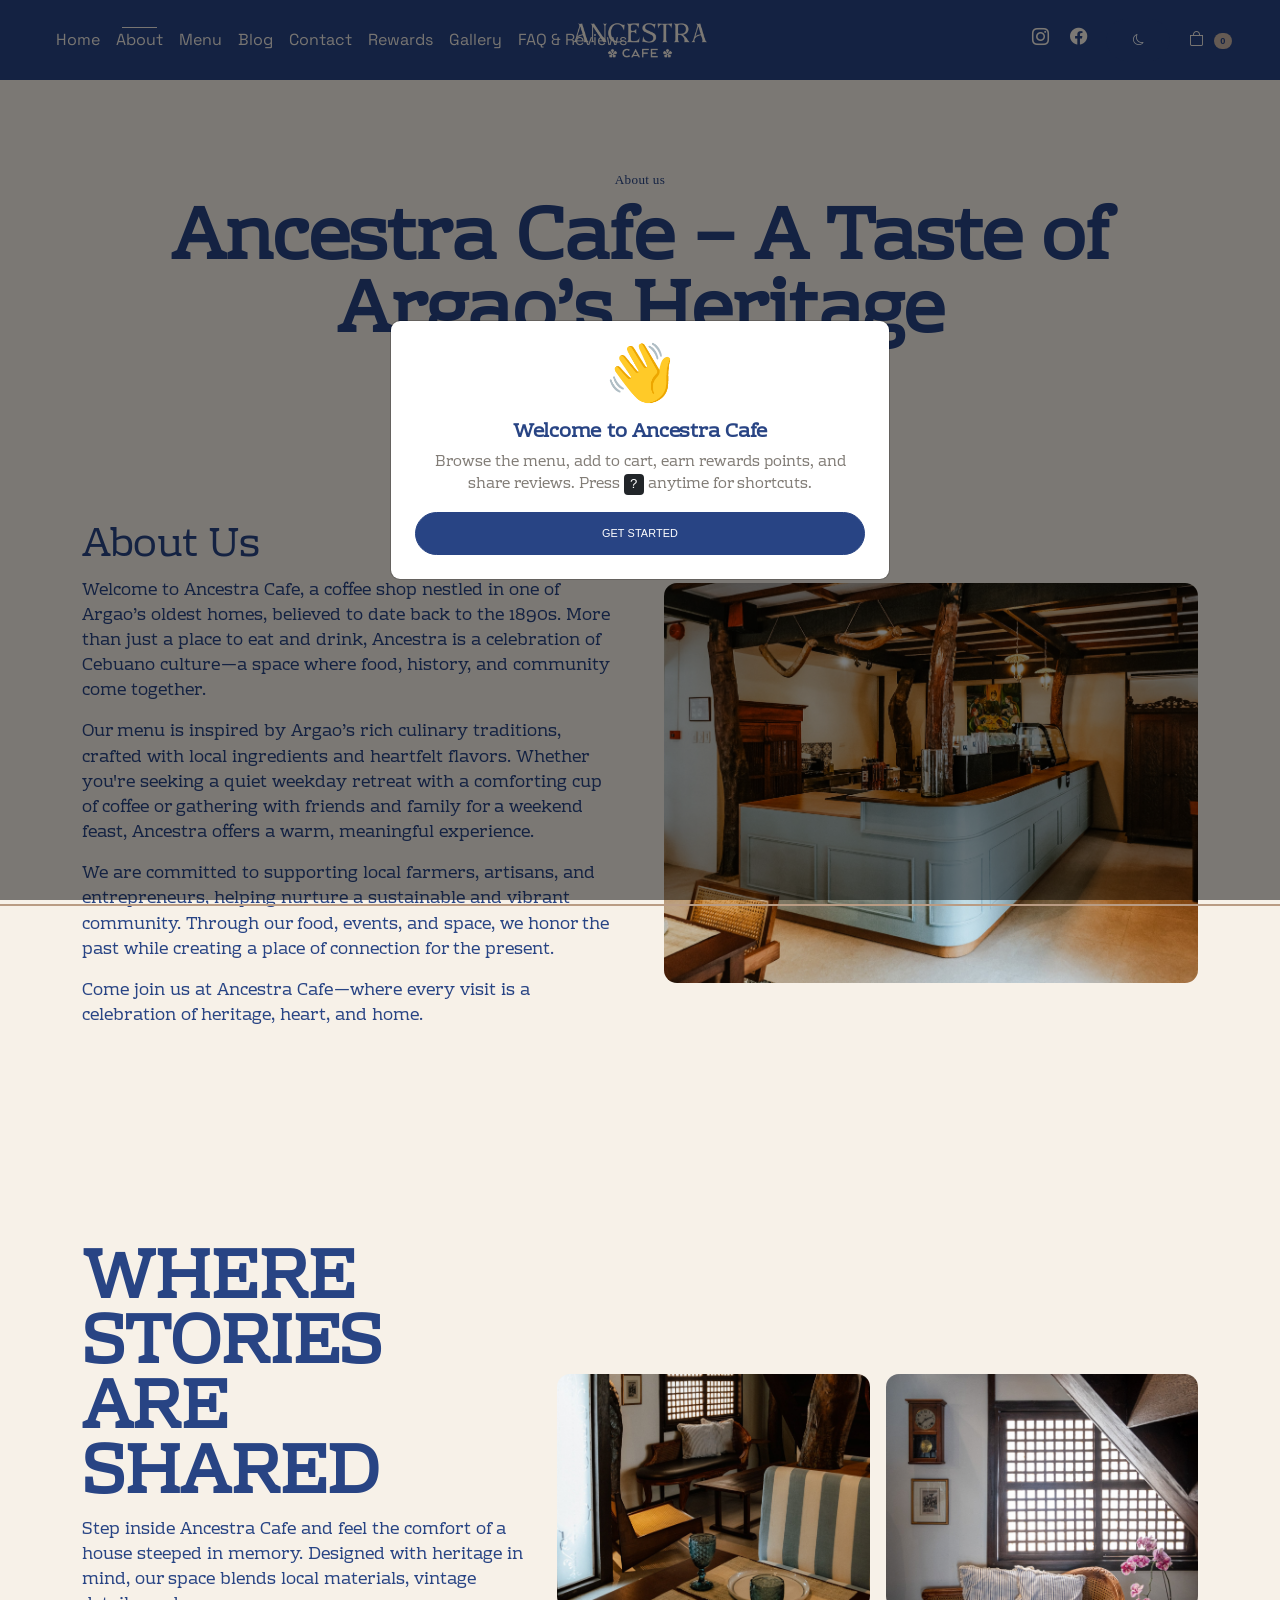
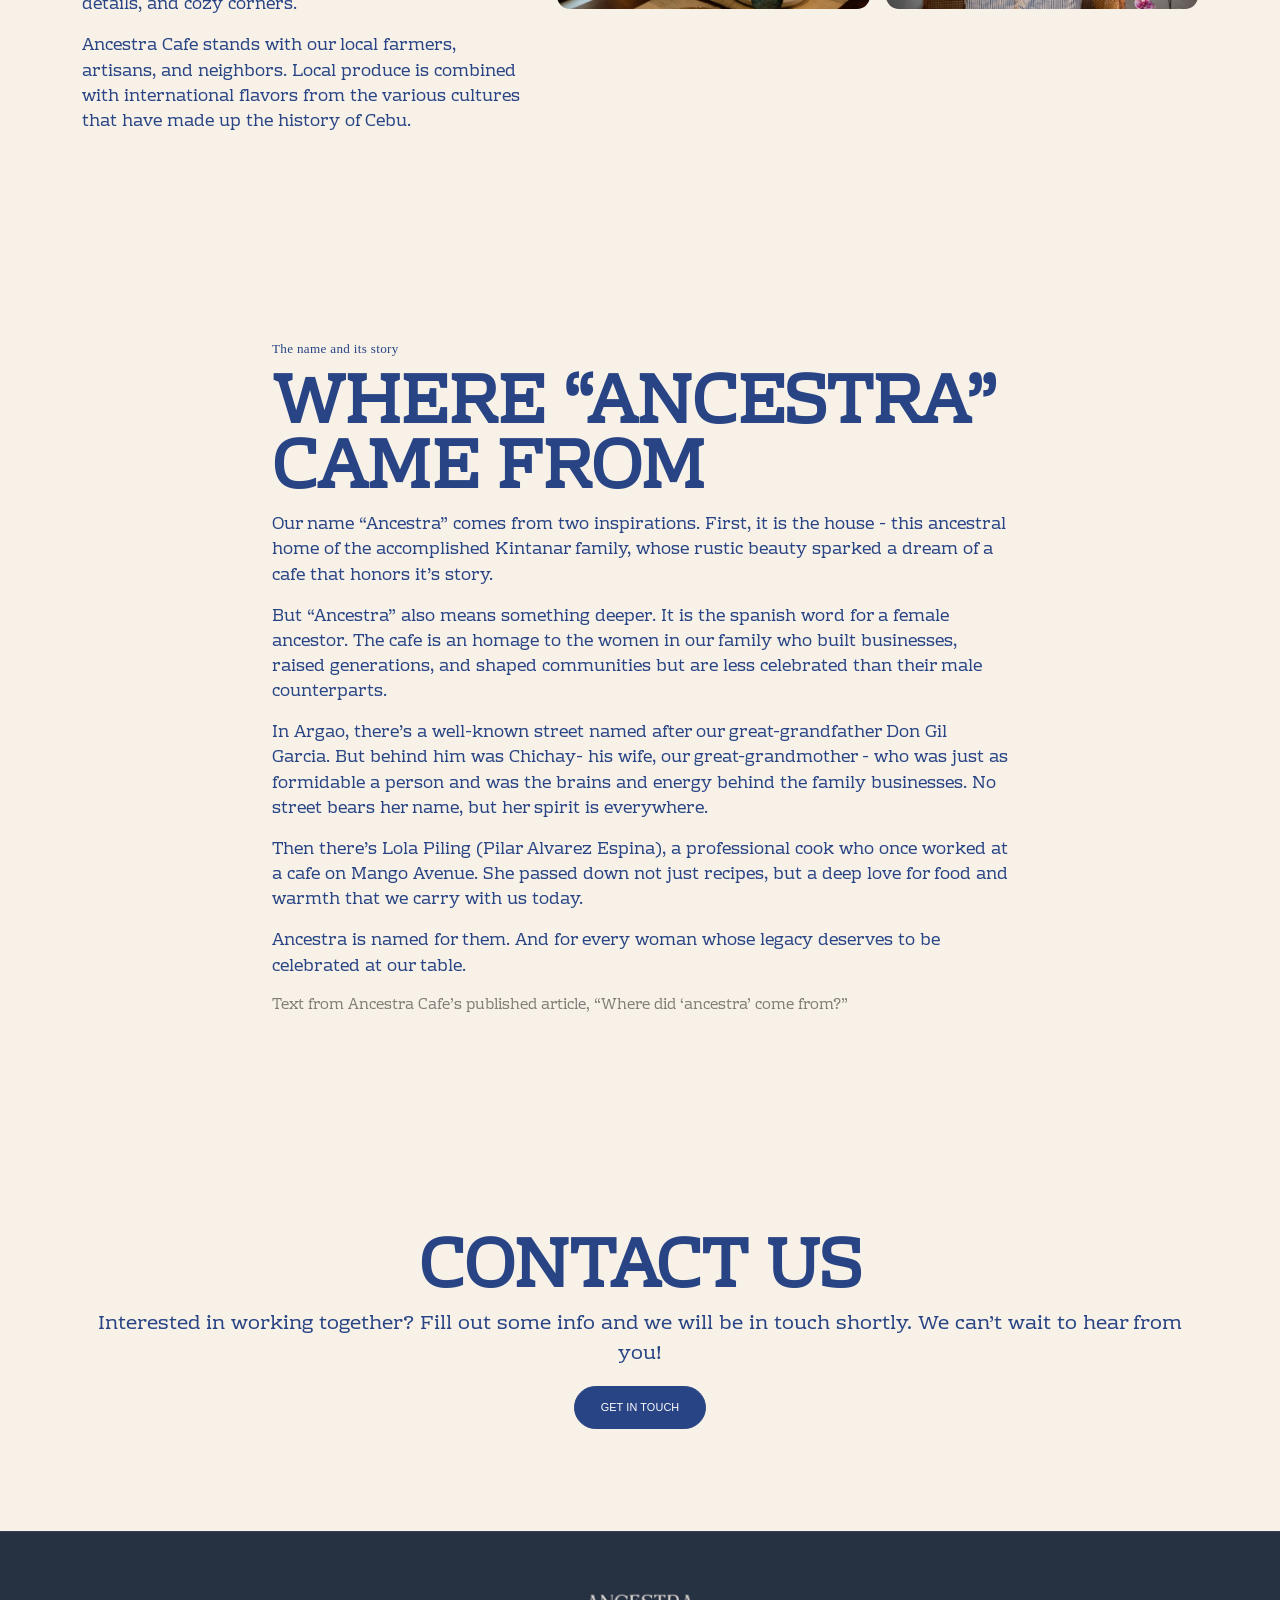
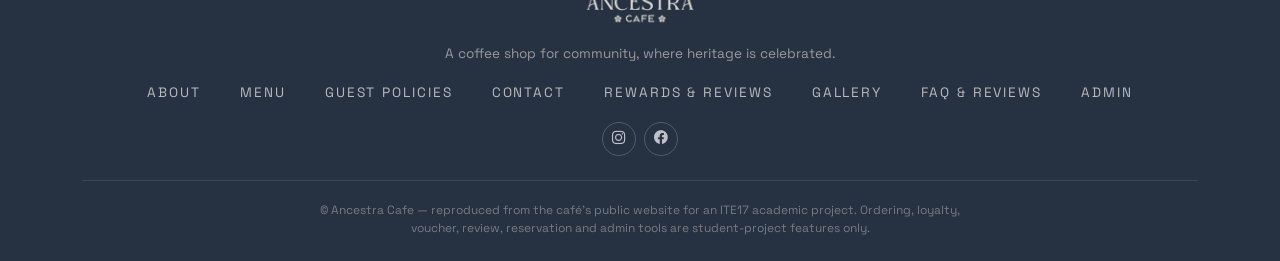
==== commit e432c0b6: "gg" ====
--- a/ancestra-cafe/about.html
+++ b/ancestra-cafe/about.html
@@ -1,5 +1,7 @@
 <!DOCTYPE html><html lang="en"><head><meta charset="UTF-8"><meta name="viewport" content="width=device-width, initial-scale=1"><title>About | Ancestra Cafe</title>
-<link href="https://cdn.jsdelivr.net/npm/bootstrap@5.3.3/dist/css/bootstrap.min.css" rel="stylesheet"><link href="https://cdn.jsdelivr.net/npm/bootstrap-icons@1.11.3/font/bootstrap-icons.min.css" rel="stylesheet"><link href="https://fonts.googleapis.com/css2?family=Space+Grotesk:wght@400;500;600;700&family=Unbounded:wght@400;500;600;700;900&family=Rhodium+Libre:wght@400&display=swap" rel="stylesheet"><link href="css/style.css" rel="stylesheet"></head>
+<link href="https://cdn.jsdelivr.net/npm/bootstrap@5.3.3/dist/css/bootstrap.min.css" rel="stylesheet"><link href="https://cdn.jsdelivr.net/npm/bootstrap-icons@1.11.3/font/bootstrap-icons.min.css" rel="stylesheet"><link href="https://fonts.googleapis.com/css2?family=Space+Grotesk:wght@400;500;600;700&family=Unbounded:wght@400;500;600;700;900&family=Rhodium+Libre:wght@400&display=swap" rel="stylesheet"><link href="css/style.css" rel="stylesheet">  <link rel="icon" type="image/jpeg" href="images/favicon.jpg" />
+  <meta name="theme-color" content="#284484" />
+  </head>
 <body data-page="about"><div id="site-header"></div>
 <header class="page-hero"><div class="container"><p class="eyebrow">About us</p><h1>Ancestra Cafe – A Taste of Argao’s Heritage</h1></div></header>
 <main><section class="section-pad"><div class="container"><div class="row g-5 align-items-center"><div class="col-lg-6"><h2 class="display-6">About Us</h2>
--- a/ancestra-cafe/css/style.css
+++ b/ancestra-cafe/css/style.css
@@ -327,6 +327,9 @@
   padding: 1.75rem;
   box-shadow: 0 14px 34px rgba(43, 77, 110, 0.35);
 }
+.loyalty-card .display-font {
+  color: #fff;
+}
 .stamp-grid {
   display: grid;
   grid-template-columns: repeat(5, 1fr);
@@ -587,9 +590,13 @@
   background: #fbf3e8;
 }
 .blog-cover {
+  display: block;
   width: 100%;
-  height: 260px;
+  height: clamp(220px, 27vw, 320px);
+  aspect-ratio: 16 / 10;
   object-fit: cover;
+  object-position: center;
+  background: #eee6dc;
 }
 /* Blog "Show more" / "Show less" toggle buttons on the flip cards. */
 .blog-toggle {
@@ -1501,10 +1508,23 @@
   background: #284484;
   border-color: #284484;
 }
+.menu-item-unavailable {
+  opacity: 0.55;
+  filter: grayscale(0.6);
+}
+.menu-item-unavailable .menu-tile img {
+  filter: grayscale(1);
+}
+.menu-item-unavailable .fav-btn {
+  pointer-events: none;
+}
 .loyalty-card {
   border-radius: 12px;
   background: #284484;
   box-shadow: none;
+}
+.loyalty-card .display-font {
+  color: #fff;
 }
 .voucher {
   border-radius: 8px;
@@ -1991,6 +2011,212 @@
   .reading-progress span {
     will-change: auto;
   }
+}
+.reaction-btn.active {
+  background: #284484;
+  color: #fff;
+  border-color: #284484;
+}
+/* Compact menu cards so category artwork stays readable */
+#menuGrid .menu-tile {
+  height: 120px;
+  aspect-ratio: auto;
+  background: #f0ebe3;
+}
+#menuGrid .menu-tile img {
+  object-fit: contain;
+  padding: 0.5rem;
+}
+#menuGrid .card-soft {
+  padding: 0.5rem !important;
+}
+#menuGrid .card-soft h3.h5 {
+  font-size: 0.95rem;
+  margin-bottom: 0.25rem;
+}
+#menuGrid .card-soft p.small {
+  font-size: 0.78rem;
+  margin-bottom: 0.25rem;
+}
+#menuGrid .price {
+  font-size: 1rem;
+  margin-right: 0.5rem;
+}
+#menuGrid .mt-auto {
+  gap: 0.5rem;
+}
+#menuGrid .btn-sm {
+  font-size: 0.6rem;
+  padding: 0.3rem 0.6rem;
+}
+/* Dark mode (best-effort) */
+body.dark-mode {
+  background: #151a24;
+  color: #e6e6e6;
+}
+body.dark-mode .card-soft,
+body.dark-mode .form-control,
+body.dark-mode .form-select {
+  background: #1f2633;
+  color: #e6e6e6;
+  border-color: #333b4d;
+}
+body.dark-mode h1,
+body.dark-mode h2,
+body.dark-mode h3,
+body.dark-mode h4,
+body.dark-mode h5,
+body.dark-mode p,
+body.dark-mode .text-muted-2 {
+  color: #e6e6e6 !important;
+}
+body.dark-mode .site-nav {
+  background: #0f1420 !important;
+}
+body.dark-mode .page-hero {
+  background: #151a24 !important;
+}
+/* Comprehensive dark mode overrides */
+body.dark-mode,
+body.dark-mode .bg-paper,
+body.dark-mode .bg-sky,
+body.dark-mode .section-pad {
+  background-color: #151a24 !important;
+  color: #e6e6e6 !important;
+}
+body.dark-mode * {
+  color: #e6e6e6;
+}
+body.dark-mode a {
+  color: #9bbcff !important;
+}
+body.dark-mode a:hover {
+  color: #c7d9ff !important;
+}
+body.dark-mode .card-soft,
+body.dark-mode .form-control,
+body.dark-mode .form-select,
+body.dark-mode .modal-content,
+body.dark-mode .table {
+  background: #1f2633 !important;
+  color: #e6e6e6 !important;
+  border-color: #333b4d !important;
+}
+body.dark-mode .site-footer {
+  background: #0f1420 !important;
+}
+body.dark-mode .site-nav {
+  background: #0f1420 !important;
+}
+body.dark-mode .btn-blue,
+body.dark-mode .btn-outline-blue {
+  color: #fff !important;
+}
+body.dark-mode .text-muted-2 {
+  color: #a0a8b8 !important;
+}
+body.dark-mode img {
+  filter: none;
+}
+body.dark-mode .menu-tile {
+  background: #2a3142 !important;
+}
+body.dark-mode .voucher,
+body.dark-mode .loyalty-card {
+  background: #1f2633 !important;
+}
+/* Blog cards & FAQ accordion in dark mode */
+body.dark-mode .blog-card-inner,
+body.dark-mode .blog-card-face {
+  background: #1f2633 !important;
+  border-color: #333b4d !important;
+}
+/* craving finder (home) dark mode */
+body.dark-mode .craving-finder {
+  background: #1a2030 !important;
+}
+body.dark-mode .craving-option {
+  background: rgba(31, 38, 51, 0.72) !important;
+  border-color: #333b4d !important;
+  color: #e6e6e6 !important;
+}
+body.dark-mode .craving-option:hover,
+body.dark-mode .craving-option:focus-visible {
+  background: #262f40 !important;
+  color: #e6e6e6 !important;
+}
+body.dark-mode .craving-intro h2,
+body.dark-mode .craving-name {
+  color: #e6e6e6 !important;
+}
+body.dark-mode .craving-icon {
+  background: #2a3142 !important;
+  color: #9bbcff !important;
+}
+body.dark-mode .accordion-item,
+body.dark-mode .accordion-button,
+body.dark-mode .accordion-body {
+  background: #1f2633 !important;
+  color: #e6e6e6 !important;
+  border-color: #333b4d !important;
+}
+body.dark-mode .accordion-button:not(.collapsed) {
+  background: #262f40 !important;
+  color: #e6e6e6 !important;
+}
+body.dark-mode .accordion-button::after {
+  filter: invert(1);
+}
+body.dark-mode .modal-content {
+  background: #1f2633 !important;
+  color: #e6e6e6 !important;
+}
+body.dark-mode .modal-header,
+body.dark-mode .modal-footer {
+  border-color: #333b4d !important;
+}
+/* Bootstrap contextual + surfaces in dark mode */
+body.dark-mode .bg-light,
+body.dark-mode .bg-white,
+body.dark-mode .bg-body {
+  background-color: #1f2633 !important;
+}
+body.dark-mode .text-success { color: #6fcf97 !important; }
+body.dark-mode .text-danger { color: #ff8a8a !important; }
+body.dark-mode .text-warning { color: #ffd166 !important; }
+body.dark-mode .text-info { color: #7dd3fc !important; }
+body.dark-mode .text-primary { color: #9bbcff !important; }
+body.dark-mode .badge.text-bg-light,
+body.dark-mode .badge.text-bg-secondary {
+  background-color: #333b4d !important;
+  color: #e6e6e6 !important;
+}
+body.dark-mode .table > :not(caption) > * > * {
+  background-color: #1f2633 !important;
+  color: #e6e6e6 !important;
+  border-color: #333b4d !important;
+}
+body.dark-mode .table-striped > tbody > tr:nth-of-type(odd) > * {
+  background-color: #262f40 !important;
+}
+body.dark-mode .form-control::placeholder {
+  color: #8a93a6 !important;
+}
+body.dark-mode .modal-backdrop {
+  opacity: 0.7 !important;
+}
+body.dark-mode .offcanvas {
+  background: #1f2633 !important;
+  color: #e6e6e6 !important;
+}
+body.dark-mode .dropdown-menu {
+  background: #1f2633 !important;
+  color: #e6e6e6 !important;
+}
+body.dark-mode .list-group-item {
+  background: #1f2633 !important;
+  color: #e6e6e6 !important;
+  border-color: #333b4d !important;
 }
 
 /* Quiet refinement: fewer moving parts, more space for the photography. */
@@ -2217,3 +2443,41 @@
     animation: none !important;
   }
 }
+
+.order-steps{display:flex;justify-content:space-between;gap:.5rem;position:relative;margin:1.2rem 0}.order-step{display:flex;flex-direction:column;align-items:center;gap:.45rem;flex:1;font-size:.75rem;color:#777;text-align:center}.order-step-dot{width:14px;height:14px;border:2px solid #b9c1d2;border-radius:50%;background:#fff;position:relative;z-index:1}.order-step.is-done{color:var(--blue);font-weight:600}.order-step.is-done .order-step-dot{background:var(--blue);border-color:var(--blue);box-shadow:0 0 0 4px rgba(40,68,132,.12)}.menu-tile img{transition:transform .45s ease}.menu-tile:hover img{transform:scale(1.045)}.menu-item-unavailable{opacity:.72}@media(max-width:575px){.order-step{font-size:.65rem}.order-steps{gap:.2rem}}
+.loyalty-stamps{display:grid;grid-template-columns:repeat(9,1fr);gap:.35rem}.loyalty-stamp{aspect-ratio:1;border:1px solid rgba(255,255,255,.55);border-radius:50%;display:grid;place-items:center;color:rgba(255,255,255,.6);font-size:1rem}.loyalty-stamp.is-filled{background:#f7f1e8;color:#284484;border-color:#f7f1e8}
+
+/* Menu product photography and action polish */
+#menuGrid .menu-tile{overflow:hidden;background:#f3eee6}
+#menuGrid .menu-tile img{width:100%;height:100%;object-fit:cover;display:block;transition:transform .45s ease,filter .35s ease}
+#menuGrid .card-soft:hover .menu-tile img{transform:scale(1.045)}
+#menuGrid [data-add]{min-width:64px;letter-spacing:.02em;transition:background-color .2s ease,color .2s ease,transform .2s ease,box-shadow .2s ease}
+#menuGrid [data-add]:hover:not(:disabled){transform:translateY(-2px);box-shadow:0 6px 16px rgba(40,68,132,.16)}
+#menuGrid [data-add]:focus-visible{outline:3px solid rgba(40,68,132,.25);outline-offset:3px}
+
+
+/* Blog image and card layout refinements */
+.blog-card {
+  min-width: 0;
+  width: 100%;
+}
+.blog-card-inner {
+  width: 100%;
+  overflow: visible;
+}
+.blog-card-face {
+  width: 100%;
+  background: #fbf8f2;
+}
+.blog-card-front > img {
+  object-fit: cover;
+  object-position: center;
+}
+.blog-card-front > .p-4 {
+  min-height: 190px;
+}
+@media (max-width: 575.98px) {
+  .blog-grid { gap: 1.1rem; }
+  .blog-cover { height: 230px; }
+  .blog-card-front > .p-4 { min-height: 0; }
+}
